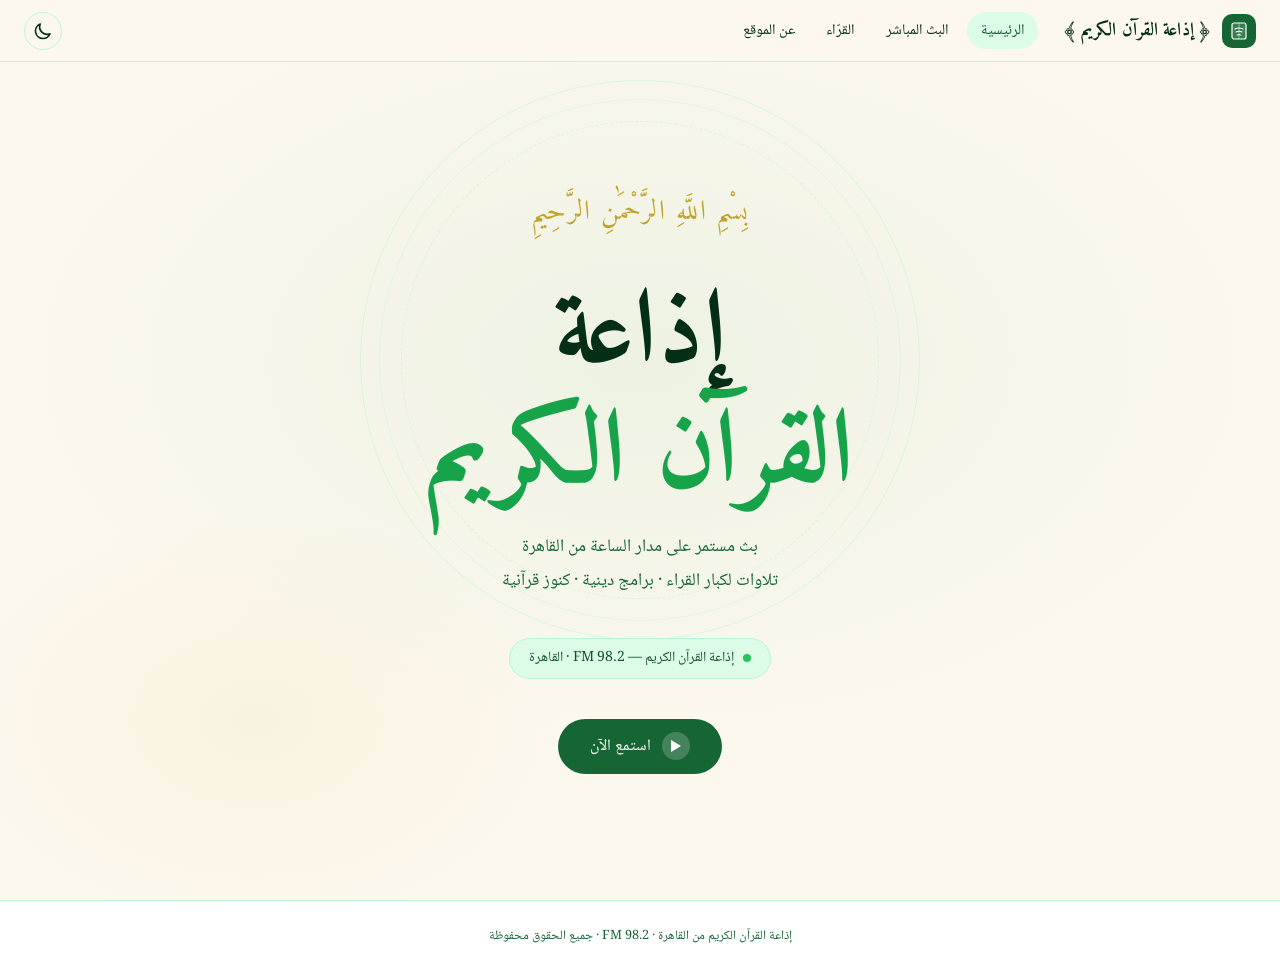
==== index.html @ 158d612f "Add files via upload" ====
<!DOCTYPE html>
<html lang="ar" dir="rtl">
<head>
<meta charset="UTF-8">
<meta name="viewport" content="width=device-width, initial-scale=1.0">
<title>إذاعة القرآن الكريم</title>
<link rel="preconnect" href="https://fonts.googleapis.com">
<link href="https://fonts.googleapis.com/css2?family=Amiri:ital,wght@0,400;0,700;1,400&family=Noto+Naskh+Arabic:wght@400;500;600;700&display=swap" rel="stylesheet">
<style>
  :root {
    --green-950: #052e16;
    --green-900: #14532d;
    --green-800: #166534;
    --green-700: #15803d;
    --green-600: #16a34a;
    --green-500: #22c55e;
    --green-400: #4ade80;
    --green-300: #86efac;
    --green-200: #bbf7d0;
    --green-100: #dcfce7;
    --green-50:  #f0fdf4;
    --gold: #b8960c;
    --gold-light: #d4a80e;
    --cream: #fdf8ee;
    --text-main: #052e16;
    --text-muted: #166534;
    --shadow-green: rgba(22,101,52,0.13);
    --card-bg: white;
    --nav-bg: rgba(253,248,238,0.92);
    --border-color: var(--green-200);
  }

  /* متغيرات الوضع الداكن (Dark Mode) */
  [data-theme="dark"] {
    --cream: #091a10;
    --text-main: #e2f5e9;
    --text-muted: #86efac;
    --card-bg: #112a1b;
    --nav-bg: rgba(9, 26, 16, 0.92);
    --border-color: #164e2b;
    --green-100: #164e2b;
    --green-900: #6ee7b7;
    --green-800: #22c55e;
    --green-700: #4ade80;
    --shadow-green: rgba(0,0,0,0.4);
    --gold: #fbbf24;
  }

  * { box-sizing: border-box; margin: 0; padding: 0; }

  html { scroll-behavior: smooth; }

  body {
    font-family: 'Noto Naskh Arabic', serif;
    background: var(--cream);
    color: var(--text-main);
    min-height: 100vh;
    overflow-x: hidden;
    transition: background 0.3s, color 0.3s;
  }

  /* NAV */
  nav {
    position: fixed;
    top: 0; left: 0; right: 0;
    z-index: 100;
    background: var(--nav-bg);
    backdrop-filter: blur(12px);
    border-bottom: 1px solid var(--border-color);
    padding: 0 1.5rem;
    height: 62px;
    display: flex;
    align-items: center;
    justify-content: space-between;
    transition: background 0.3s, border-color 0.3s;
  }

  .nav-right {
    display: flex;
    align-items: center;
    gap: 1.5rem;
  }

  .nav-logo {
    display: flex;
    align-items: center;
    gap: 0.6rem;
    font-family: 'Amiri', serif;
    font-size: 1.15rem;
    color: var(--text-main);
    font-weight: 700;
    letter-spacing: 0.01em;
    cursor: pointer;
    text-decoration: none;
    transition: opacity 0.2s;
  }
  .nav-logo:hover { opacity: 0.75; }
  
  .nav-logo-icon {
    width: 34px; height: 34px;
    background: #166534;
    border-radius: 10px;
    display: flex; align-items: center; justify-content: center;
    flex-shrink: 0;
  }
  .nav-logo-icon svg { display: block; }

  .nav-links {
    display: flex;
    gap: 0.25rem;
    list-style: none;
  }

  .nav-links a {
    color: var(--text-main);
    text-decoration: none;
    font-size: 0.92rem;
    padding: 0.4rem 0.85rem;
    border-radius: 20px;
    transition: all 0.2s;
  }

  .nav-links a:hover, .nav-links a.active {
    background: var(--green-100);
    color: var(--green-900);
  }

  /* زر الـ Dark Mode */
  .theme-toggle {
    background: none;
    border: 1px solid var(--border-color);
    border-radius: 50%;
    width: 38px;
    height: 38px;
    display: flex;
    align-items: center;
    justify-content: center;
    cursor: pointer;
    color: var(--text-main);
    transition: all 0.2s;
  }
  .theme-toggle:hover {
    background: var(--green-100);
  }

  /* PAGES */
  .page {
    display: none;
    min-height: 100vh;
    padding-top: 62px;
  }
  .page.active { display: block; }

  /* ===================== HOME ===================== */
  #home {
    display: none;
    flex-direction: column;
    align-items: center;
    justify-content: center;
    min-height: 100vh;
    text-align: center;
    position: relative;
    overflow: hidden;
    padding-top: 62px;
  }
  #home.active { display: flex; }

  .home-bg {
    position: absolute;
    inset: 0;
    background:
      radial-gradient(ellipse 70% 60% at 50% 40%, rgba(22,163,74,0.07) 0%, transparent 70%),
      radial-gradient(ellipse 40% 40% at 20% 80%, rgba(184,150,12,0.06) 0%, transparent 60%);
  }

  .geometric-border {
    position: absolute;
    top: 80px; left: 50%; transform: translateX(-50%);
    width: min(560px, 90vw);
    height: min(560px, 90vw);
    border: 1px solid var(--border-color);
    border-radius: 50%;
    opacity: 0.5;
    animation: spin 60s linear infinite;
  }
  .geometric-border::before {
    content: '';
    position: absolute;
    inset: 18px;
    border: 1px solid var(--border-color);
    border-radius: 50%;
    opacity: 0.7;
  }
  .geometric-border::after {
    content: '';
    position: absolute;
    inset: 40px;
    border: 1px dashed var(--border-color);
    border-radius: 50%;
  }

  @keyframes spin { to { transform: translateX(-50%) rotate(360deg); } }

  .home-content {
    position: relative;
    z-index: 2;
    padding: 2rem 1.5rem;
  }

  .bismillah {
    font-family: 'Amiri', serif;
    font-size: clamp(1.2rem, 3vw, 1.7rem);
    color: var(--gold);
    letter-spacing: 0.05em;
    margin-bottom: 2.5rem;
    opacity: 0.85;
  }

  .home-title {
    font-family: 'Amiri', serif;
    font-size: clamp(3rem, 9vw, 6.5rem);
    color: var(--text-main);
    line-height: 1.15;
    font-weight: 700;
    margin-bottom: 1rem;
  }

  [data-theme="dark"] .home-title span {
    color: #4ade80;
  }
  .home-title span {
    color: #16a34a;
    display: block;
  }

  .home-subtitle {
    font-size: clamp(0.95rem, 2vw, 1.1rem);
    color: var(--text-muted);
    margin-bottom: 2.5rem;
    max-width: 480px;
    margin-left: auto;
    margin-right: auto;
    line-height: 1.9;
  }

  .home-freq {
    display: inline-flex;
    align-items: center;
    gap: 0.6rem;
    background: var(--green-100);
    border: 1px solid var(--border-color);
    border-radius: 30px;
    padding: 0.45rem 1.2rem;
    font-size: 0.88rem;
    color: var(--green-900);
    margin-bottom: 2.5rem;
  }

  .freq-dot {
    width: 8px; height: 8px;
    background: #22c55e;
    border-radius: 50%;
    animation: pulse 2s ease-in-out infinite;
  }
  @keyframes pulse {
    0%, 100% { opacity: 1; transform: scale(1); }
    50% { opacity: 0.5; transform: scale(0.8); }
  }

  .btn-listen {
    display: inline-flex;
    align-items: center;
    gap: 0.7rem;
    background: #166534;
    color: white;
    border: none;
    border-radius: 50px;
    padding: 0.85rem 2rem;
    font-family: 'Noto Naskh Arabic', serif;
    font-size: 1rem;
    cursor: pointer;
    transition: all 0.25s;
    text-decoration: none;
  }

  .btn-listen:hover {
    background: #15803d;
    transform: translateY(-2px);
    box-shadow: 0 8px 24px var(--shadow-green);
  }

  .play-icon {
    width: 28px; height: 28px;
    background: rgba(255,255,255,0.2);
    border-radius: 50%;
    display: flex; align-items: center; justify-content: center;
  }

  /* ===================== LIVE ===================== */
  #live {
    display: none;
    flex-direction: column;
    align-items: center;
    justify-content: center;
    min-height: 100vh;
    padding-top: 62px;
    background: linear-gradient(180deg, var(--cream) 0%, var(--cream) 100%);
  }
  #live.active { display: flex; }

  .live-card {
    background: var(--card-bg);
    border: 1px solid var(--border-color);
    border-radius: 24px;
    padding: 2.5rem 2rem;
    max-width: 440px;
    width: 90%;
    text-align: center;
    box-shadow: 0 4px 40px var(--shadow-green);
    transition: background 0.3s, border-color 0.3s;
  }

  .live-badge {
    display: inline-flex;
    align-items: center;
    gap: 0.4rem;
    background: #fee2e2;
    color: #b91c1c;
    border-radius: 20px;
    padding: 0.3rem 0.9rem;
    font-size: 0.8rem;
    font-weight: 600;
    margin-bottom: 1.5rem;
  }
  [data-theme="dark"] .live-badge {
    background: #7f1d1d;
    color: #fca5a5;
  }

  .live-dot {
    width: 7px; height: 7px;
    background: #ef4444;
    border-radius: 50%;
    animation: pulse 1.2s ease-in-out infinite;
  }

  .live-title {
    font-family: 'Amiri', serif;
    font-size: 1.7rem;
    color: var(--text-main);
    margin-bottom: 0.5rem;
  }

  .live-sub {
    font-size: 0.9rem;
    color: var(--text-muted);
    margin-bottom: 2rem;
  }

  /* ===================== SHEIKH ===================== */
  #sheikh {
    display: none;
    padding-top: 62px;
  }
  #sheikh.active { display: block; }

  .sheikh-hero {
    background: linear-gradient(135deg, #14532d 0%, #15803d 100%);
    padding: 4rem 2rem 3rem;
    text-align: center;
    color: white;
    position: relative;
    overflow: hidden;
  }

  .sheikh-hero::before {
    content: '';
    position: absolute;
    inset: 0;
    background: url("data:image/svg+xml,%3Csvg width='60' height='60' viewBox='0 0 60 60' xmlns='http://www.w3.org/2000/svg'%3E%3Cg fill='none' fill-rule='evenodd'%3E%3Cg fill='%23ffffff' fill-opacity='0.03'%3E%3Cpath d='M36 34v-4h-2v4h-4v2h4v4h2v-4h4v-2h-4zm0-30V0h-2v4h-4v2h4v4h2V6h4V4h-4zM6 34v-4H4v4H0v2h4v4h2v-4h4v-2H6zM6 4V0H4v4H0v2h4v4h2V6h4V4H6z'/%3E%3C/g%3E%3C/g%3E%3C/svg%3E");
  }

  .sheikh-name {
    font-family: 'Amiri', serif;
    font-size: clamp(1.7rem, 5vw, 2.5rem);
    margin-bottom: 0.5rem;
  }

  .sheikh-laqab {
    font-size: 0.95rem;
    opacity: 0.75;
    margin-bottom: 0.5rem;
  }

  .sheikh-dates {
    font-size: 0.85rem;
    opacity: 0.6;
  }

  .sheikh-body {
    max-width: 720px;
    margin: 0 auto;
    padding: 2.5rem 1.5rem;
  }

  .news-banner {
    background: var(--green-100);
    border: 1px solid var(--border-color);
    border-right: 4px solid #16a34a;
    border-radius: 10px;
    padding: 1rem 1.25rem;
    margin-bottom: 2rem;
    display: flex;
    gap: 0.8rem;
    align-items: flex-start;
  }

  .news-icon {
    font-size: 1.3rem;
    line-height: 1;
    margin-top: 0.1rem;
  }

  .news-text strong {
    display: block;
    color: var(--green-900);
    font-size: 0.97rem;
    margin-bottom: 0.25rem;
  }

  .news-text p {
    color: var(--text-main);
    font-size: 0.87rem;
    line-height: 1.7;
  }

  /* ===================== ABOUT ===================== */
  #about {
    display: none;
    flex-direction: column;
    align-items: center;
    justify-content: center;
    min-height: 100vh;
    padding: 80px 1.5rem 3rem;
    text-align: center;
    background: linear-gradient(180deg, var(--cream) 0%, var(--cream) 100%);
  }
  #about.active { display: flex; }

  .about-card {
    background: var(--card-bg);
    border: 1px solid var(--border-color);
    border-radius: 20px;
    padding: 2.5rem 2rem;
    max-width: 560px;
    width: 100%;
    box-shadow: 0 4px 30px var(--shadow-green);
    transition: background 0.3s, border-color 0.3s;
  }

  .about-avatar {
    width: 70px; height: 70px;
    border-radius: 50%;
    background: linear-gradient(135deg, #bbf7d0, #4ade80);
    display: flex; align-items: center; justify-content: center;
    margin: 0 auto 1.2rem;
    font-family: 'Amiri', serif;
    font-size: 1.6rem;
    color: #052e16;
  }

  .about-name {
    font-family: 'Amiri', serif;
    font-size: 1.6rem;
    color: var(--text-main);
    margin-bottom: 0.3rem;
  }

  .about-role {
    font-size: 0.9rem;
    color: var(--text-muted);
    margin-bottom: 0.8rem;
  }

  .about-dua {
    font-size: 0.9rem;
    color: var(--text-main);
    line-height: 1.9;
    margin-bottom: 2rem;
    padding: 1rem;
    background: var(--green-100);
    border-radius: 10px;
    border: 1px solid var(--border-color);
  }

  .quran-verse {
    font-family: 'Amiri', serif;
    font-size: clamp(0.95rem, 2.5vw, 1.1rem);
    color: var(--text-main);
    line-height: 2.2;
    direction: rtl;
    text-align: right;
    background: var(--green-100);
    border: 1px solid var(--border-color);
    border-right: 3px solid var(--gold);
    border-radius: 10px;
    padding: 1.2rem 1.4rem;
    margin-top: 1.5rem;
  }

  .verse-ref {
    display: block;
    text-align: left;
    font-size: 0.78rem;
    color: var(--text-muted);
    margin-top: 0.6rem;
    font-family: 'Noto Naskh Arabic', serif;
  }

  footer {
    text-align: center;
    padding: 1.5rem;
    font-size: 0.8rem;
    color: var(--text-muted);
    border-top: 1px solid var(--border-color);
    background: var(--card-bg);
    transition: background 0.3s, border-color 0.3s;
  }

  .reciter-card {
    background: var(--card-bg);
    border: 1px solid var(--border-color);
    border-radius: 16px;
    padding: 1.25rem;
    cursor: pointer;
    transition: all 0.2s;
    position: relative;
    overflow: hidden;
  }
  .reciter-card:hover {
    border-color: var(--green-300);
    transform: translateY(-2px);
    box-shadow: 0 6px 20px var(--shadow-green);
  }
  .reciter-card.featured {
    border-color: #4ade80;
    background: linear-gradient(135deg, var(--card-bg) 80%, var(--green-100));
  }
  .reciter-header {
    display: flex;
    align-items: center;
    gap: 0.85rem;
    margin-bottom: 0.75rem;
  }
  .reciter-icon {
    width: 48px; height: 48px;
    border-radius: 50%;
    background: var(--green-100);
    display: flex; align-items: center; justify-content: center;
    font-family: 'Amiri', serif;
    font-size: 1.2rem;
    color: var(--green-900);
    flex-shrink: 0;
  }
  .reciter-card.featured .reciter-icon {
    background: #166534;
    color: white;
  }
  .reciter-name {
    font-family: 'Amiri', serif;
    font-size: 1.05rem;
    color: var(--text-main);
    margin-bottom: 0.15rem;
    line-height: 1.3;
  }
  .reciter-laqab {
    font-size: 0.78rem;
    color: var(--text-muted);
  }
  .reciter-bio {
    font-size: 0.86rem;
    color: var(--text-main);
    opacity: 0.9;
    line-height: 1.75;
    margin-bottom: 0.75rem;
  }
  .reciter-tags {
    display: flex;
    flex-wrap: wrap;
    gap: 0.4rem;
  }
  .rtag {
    background: var(--green-100);
    border: 1px solid var(--border-color);
    border-radius: 20px;
    padding: 0.2rem 0.65rem;
    font-size: 0.75rem;
    color: var(--green-900);
  }
  .featured-badge {
    position: absolute;
    top: 10px; left: 10px;
    background: #15803d;
    color: white;
    font-size: 0.7rem;
    padding: 0.2rem 0.55rem;
    border-radius: 20px;
  }
</style>
</head>
<body>

<nav>
  <div class="nav-right">
    <a class="nav-logo" href="#" onclick="showPage('live'); return false;">
      <div class="nav-logo-icon">
        <svg width="20" height="20" viewBox="0 0 20 20" fill="none" xmlns="http://www.w3.org/2000/svg">
          <rect x="3" y="2" width="14" height="16" rx="2" fill="rgba(255,255,255,0.15)" stroke="white" stroke-width="1.2"/>
          <line x1="10" y1="2" x2="10" y2="18" stroke="white" stroke-width="0.8" opacity="0.5"/>
          <path d="M6 8 Q10 6 14 8" stroke="white" stroke-width="1.2" fill="none" stroke-linecap="round"/>
          <path d="M7 11 Q10 9.5 13 11" stroke="white" stroke-width="1.1" fill="none" stroke-linecap="round"/>
          <path d="M8 14 Q10 13 12 14" stroke="white" stroke-width="1" fill="none" stroke-linecap="round"/>
        </svg>
      </div>
      ﴿ إذاعة القرآن الكريم ﴾
    </a>
    <ul class="nav-links">
      <li><a href="#" onclick="showPage('home')" class="active" id="nav-home">الرئيسية</a></li>
      <li><a href="#" onclick="showPage('live')" id="nav-live">البث المباشر</a></li>
      <li><a href="#" onclick="showPage('sheikh')" id="nav-sheikh">القرّاء</a></li>
      <li><a href="#" onclick="showPage('about')" id="nav-about">عن الموقع</a></li>
    </ul>
  </div>

  <button class="theme-toggle" onclick="toggleTheme()" title="تبديل المظهر">
    <svg id="themeIcon" width="20" height="20" fill="none" stroke="currentColor" stroke-width="2" viewBox="0 0 24 24">
      <path stroke-linecap="round" stroke-linejoin="round" d="M20.354 15.354A9 9 0 018.646 3.646 9.003 9.003 0 0012 21a9.003 9.003 0 008.354-5.646z"/>
    </svg>
  </button>
</nav>

<section id="home" class="page active">
  <div class="home-bg"></div>
  <div class="geometric-border"></div>
  <div class="home-content">
    <p class="bismillah">بِسْمِ اللَّهِ الرَّحْمَٰنِ الرَّحِيمِ</p>
    <h1 class="home-title">
      إذاعة
      <span>القرآن الكريم</span>
    </h1>
    <p class="home-subtitle">
      بث مستمر على مدار الساعة من القاهرة<br>
      تلاوات لكبار القراء · برامج دينية · كنوز قرآنية
    </p>
    <div class="home-freq">
      <span class="freq-dot"></span>
      إذاعة القرآن الكريم — FM 98.2 · القاهرة
    </div>
    <br>
    <button class="btn-listen" onclick="showPage('live')">
      <span class="play-icon">
        <svg width="12" height="14" viewBox="0 0 12 14" fill="white"><path d="M1 1l10 6-10 6z"/></svg>
      </span>
      استمع الآن
    </button>
  </div>
</section>

<section id="live" class="page">
  <div class="live-card">
    <div class="live-badge">
      <span class="live-dot"></span>
      بث مباشر
    </div>

    <h2 class="live-title">إذاعة القرآن الكريم</h2>
    <p class="live-sub">من القاهرة · FM 98.2 · الهيئة الوطنية للإعلام</p>

    <audio id="quranAudio" preload="none">
      <source src="https://stream.radiojar.com/8s5u5tpdtwzuv" type="audio/mpeg">
    </audio>

    <p style="font-size:0.82rem; color:var(--text-muted); margin-bottom:1.5rem; text-align:center;">
      البث الصوتي المباشر — إذاعة القرآن الكريم القاهرة FM 98.2
    </p>

    <button id="playBtn" class="btn-listen" onclick="togglePlayback()" style="display:inline-flex; justify-content:center; width:100%; border:none; box-sizing:border-box;">
      <span class="play-icon" id="btnIcon">
        <svg id="svgIcon" width="12" height="14" viewBox="0 0 12 14" fill="white">
          <path d="M1 1l10 6-10 6z"/>
        </svg>
      </span>
      <span id="btnText">فتح البث الصوتي المباشر</span>
    </button>
  </div>
</section>

<section id="sheikh" class="page">
  <div class="sheikh-hero" style="padding:3rem 2rem 2rem;">
    <h2 class="sheikh-name" style="font-size:clamp(1.6rem,5vw,2.4rem);">قرّاء إذاعة القرآن الكريم</h2>
    <p class="sheikh-laqab">أعلام التلاوة · الجيل الذهبي للإذاعة المصرية</p>
    <p class="sheikh-dates">إذاعة القرآن الكريم من القاهرة · منذ ١٩٦٤</p>
  </div>

  <div class="sheikh-body">
    <div class="news-banner">
      <span class="news-icon">📢</span>
      <div class="news-text">
        <strong>خبر عاجل · يونيو ٢٠٢٦</strong>
        <p>بدأت إذاعة القرآن الكريم بثَّ ختمة مرتلة نادرة للشيخ المنشاوي للمرة الأولى منذ تسجيلها في الستينيات — بعد ٦٠ عامًا من حفظها في الأرشيف.</p>
      </div>
    </div>

    <div id="reciters-grid" style="display:grid; grid-template-columns:repeat(auto-fill,minmax(280px,1fr)); gap:1rem; margin-bottom:2rem;"></div>
  </div>
</section>

<section id="about" class="page">
  <div class="about-card">
    <div class="about-avatar">ع</div>
    <h2 class="about-name">عبدالله محمد إبراهيم</h2>
    <p class="about-role">طالب بكلية الحاسبات والمعلومات — جامعة القاهرة</p>

    <p class="about-dua">
      أسأل الله العظيم أن يوفقني وإياكم في الدنيا والآخرة، وأن يرزقنا من واسع نعيمه ورحمته، وأن يتقبَّل منا صالح الأعمال.
    </p>

    <div class="quran-verse">
      فَإِذَا قَضَيْتُم مَّنَـٰسِكَكُمْ فَٱذْكُرُوا۟ ٱللَّهَ كَذِكْرِكُمْ ءَابَآءَكُمْ أَوْ أَشَدَّ ذِكْرًۭا ۗ فَمِنَ ٱلنَّاسِ مَن يَقُولُ رَبَّنَآ ءَاتِنَا فِى ٱلدُّنْيَا وَمَا لَهُۥ فِى ٱلْـَٔاخِرَةِ مِنْ خَلَـٰقٍۢ ﴿٢٠٠﴾ وَمِنْهُم مَّن يَقُولُ رَبَّنَآ ءَاتِنَا فِى ٱلدُّنْيَا حَسَنَةًۭ وَفِى ٱلْـَٔاخِرَةِ حَسَنَةًۭ وَقِنَا عَذَابَ ٱلنَّارِ ﴿٢٠١﴾
      <span class="verse-ref">سورة البقرة — الآيتان ٢٠٠–٢٠١</span>
    </div>
  </div>
</section>

<footer>
  إذاعة القرآن الكريم من القاهرة · FM 98.2 · جميع الحقوق محفوظة
</footer>

<script>
  function showPage(id) {
    document.querySelectorAll('.page').forEach(p => p.classList.remove('active'));
    document.querySelectorAll('.nav-links a').forEach(a => a.classList.remove('active'));
    document.getElementById(id).classList.add('active');
    document.getElementById('nav-' + id).classList.add('active');
  }

  // التبديل بين الوضع المظلم والمضيء
  function toggleTheme() {
    const body = document.body;
    const themeIcon = document.getElementById('themeIcon');
    const currentTheme = body.getAttribute('data-theme');
    
    if (currentTheme === 'dark') {
      body.removeAttribute('data-theme');
      // أيقونة القمر للوضع الفاتح
      themeIcon.innerHTML = '<path stroke-linecap="round" stroke-linejoin="round" d="M20.354 15.354A9 9 0 018.646 3.646 9.003 9.003 0 0012 21a9.003 9.003 0 008.354-5.646z"/>';
    } else {
      body.setAttribute('data-theme', 'dark');
      // أيقونة الشمس للوضع الداكن
      themeIcon.innerHTML = '<path stroke-linecap="round" stroke-linejoin="round" d="M12 3v1m0 16v1m9-9h-1M4 12H3m15.364-6.364l-.707.707M6.343 17.657l-.707.707m12.728 0l-.707-.707M6.343 6.343l-.707-.707M14 12a2 2 0 11-4 0 2 2 0 014 0z"/>';
    }
  }

  function togglePlayback() {
    const audio = document.getElementById('quranAudio');
    const btnText = document.getElementById('btnText');
    const svgIcon = document.getElementById('svgIcon');

    if (audio.paused) {
      audio.play();
      btnText.textContent = "إيقاف البث المؤقت";
      svgIcon.innerHTML = '<path d="M2 1h3v12H2zm5 0h3v12H7z"/>';
    } else {
      audio.pause();
      btnText.textContent = "فتح البث الصوتي المباشر";
      svgIcon.innerHTML = '<path d="M1 1l10 6-10 6z"/>';
    }
  }

  const reciters = [
    {
      name: 'الشيخ محمد صديق المنشاوي',
      laqab: 'الصوت الباكي',
      init: 'م',
      bio: 'وُلد بسوهاج ١٩٢٠، حفظ القرآن في الثامنة. تميَّز بصوت خاشع ذي مسحة حزن. سجَّل ختمتَين مرتلة ومجوَّدة. توفي ١٩٦٩ تاركًا أكثر من ١٥٠ تسجيلًا.',
      tags: ['مرتل', 'مجوَّد', 'ختمة ٢٠٢٦ الجديدة'],
      featured: true
    },
    {
      name: 'الشيخ محمد رفعت',
      laqab: 'أبو القرّاء',
      init: 'ر',
      bio: 'وُلد بالقاهرة ١٨٨٢، افتتح بثَّ الإذاعة المصرية عام ١٩٣٤. أول قارئ بالإذاعة. ترك ١٣٠٠ تلاوة لا تزال تُبثّ حتى اليوم.',
      tags: ['أول قارئ إذاعي', 'مجوَّد', 'تلاوات نادرة'],
      featured: false
    },
    {
      name: 'الشيخ عبدالباسط عبدالصمد',
      laqab: 'صوت السماء',
      init: 'ع',
      bio: 'وُلد بمصر العليا ١٩٢٧. اشتُهر بأسلوبه الفريد في التجويد والمقامات. سجَّل القرآن كاملًا عدة مرات. صوت يُعدّ من أجمل الأصوات القرآنية عالميًا.',
      tags: ['مجوَّد', 'مرتل', 'تسجيلات دولية'],
      featured: false
    },
    {
      name: 'الشيخ محمود خليل الحصري',
      laqab: 'شيخ عموم المقارئ',
      init: 'ح',
      bio: 'وُلد بكفر الشيخ ١٩١٧. شيخ عموم المقارئ المصرية. سجَّل القرآن بروايات متعددة وأسهم في توثيق علم التجويد.',
      tags: ['مجوَّد', 'مرتل', 'عدة روايات'],
      featured: false
    },
    {
      name: 'الشيخ مصطفى إسماعيل',
      laqab: 'أمير القرّاء',
      init: 'إ',
      bio: 'وُلد بالغربية ١٩٠٥. اشتُهر بسعة صدره الصوتي وتنوُّع مقاماته. يُعدّ أحد أعظم قرّاء مصر في القرن العشرين.',
      tags: ['مجوَّد', 'تسجيلات نادرة'],
      featured: false
    },
    {
      name: 'الشيخ محمود علي البنا',
      laqab: 'البلبل المصري',
      init: 'ب',
      bio: 'وُلد باليجيرة ١٩٢٦. تميَّز بعذوبة صوته وأداء المقامات. من أبرز وجوه الإذاعة المصرية لعقود.',
      tags: ['مجوَّد', 'تسجيلات إذاعية'],
      featured: false
    },
    {
      name: 'الشيخ محمد محمود الطبلاوي',
      laqab: 'شيخ القرّاء',
      init: 'ط',
      bio: 'وُلد بالقاهرة ١٩٣٨. من أبرز قرّاء الجيل المعاصر. يجمع بين عمق التجويد وجمال الأداء. قرأ في المسجد الحرام والأقصى.',
      tags: ['معاصر', 'مجوَّد', 'تسجيلات متعددة'],
      featured: false
    },
    {
      name: 'الشيخ علي محمود',
      laqab: 'شيخ المنشدين',
      init: 'ع',
      bio: 'رائد فن الإنشاد الديني في مصر. من أوائل القرّاء الذين سجَّلوا بالإذاعة المصرية. ترك إرثًا ثريًا من التواشيح والتلاوات.',
      tags: ['تلاوات', 'تواشيح', 'تراث'],
      featured: false
    },
    {
      name: 'الشيخ أبو العينين شعيشع',
      laqab: 'صوت الوجد',
      init: 'ش',
      bio: 'من أبرز قرّاء القرن العشرين. تميَّز بأسلوب أدائي عاطفي عميق. له تسجيلات إذاعية كثيرة لا تزال تُبثّ.',
      tags: ['مجوَّد', 'تسجيلات إذاعية'],
      featured: false
    },
    {
      name: 'الشيخ طه الفشني',
      laqab: 'العبقري الصوتي',
      init: 'ف',
      bio: 'اشتُهر بقدرته الفائقة على تطويع الصوت في المقامات المختلفة. من رواد التجويد الإذاعي في مصر.',
      tags: ['مجوَّد', 'مقامات'],
      featured: false
    },
    {
      name: 'الشيخ كامل يوسف البهتيمي',
      laqab: 'صاحب الأداء الفريد',
      init: 'ك',
      bio: 'من كبار قرّاء الإذاعة المصرية. اشتُهر بدقة أدائه وانضباط تجويده. شارك في تلاوات مشتركة مع المنشاوي.',
      tags: ['مجوَّد', 'تلاوات مشتركة'],
      featured: false
    },
    {
      name: 'الشيخ راغب مصطفى غلوش',
      laqab: 'المجوَّد الدقيق',
      init: 'غ',
      bio: 'متخصص في علم التجويد والقراءات. سجَّل القرآن بروايات متعددة. يُعدّ مرجعًا علميًا في ضبط أحكام التلاوة.',
      tags: ['مجوَّد', 'عدة روايات', 'علمي'],
      featured: false
    },
  ];

  const grid = document.getElementById('reciters-grid');
  reciters.forEach(r => {
    const card = document.createElement('div');
    card.className = 'reciter-card' + (r.featured ? ' featured' : '');
    card.innerHTML = `
      ${r.featured ? '<span class="featured-badge">⭐ مميز</span>' : ''}
      <div class="reciter-header">
        <div class="reciter-icon">${r.init}</div>
        <div>
          <div class="reciter-name">${r.name}</div>
          <div class="reciter-laqab">${r.laqab}</div>
        </div>
      </div>
      <p class="reciter-bio">${r.bio}</p>
      <div class="reciter-tags">${r.tags.map(t => `<span class="rtag">${t}</span>`).join('')}</div>
    `;
    grid.appendChild(card);
  });
</script>
</body>
</html>
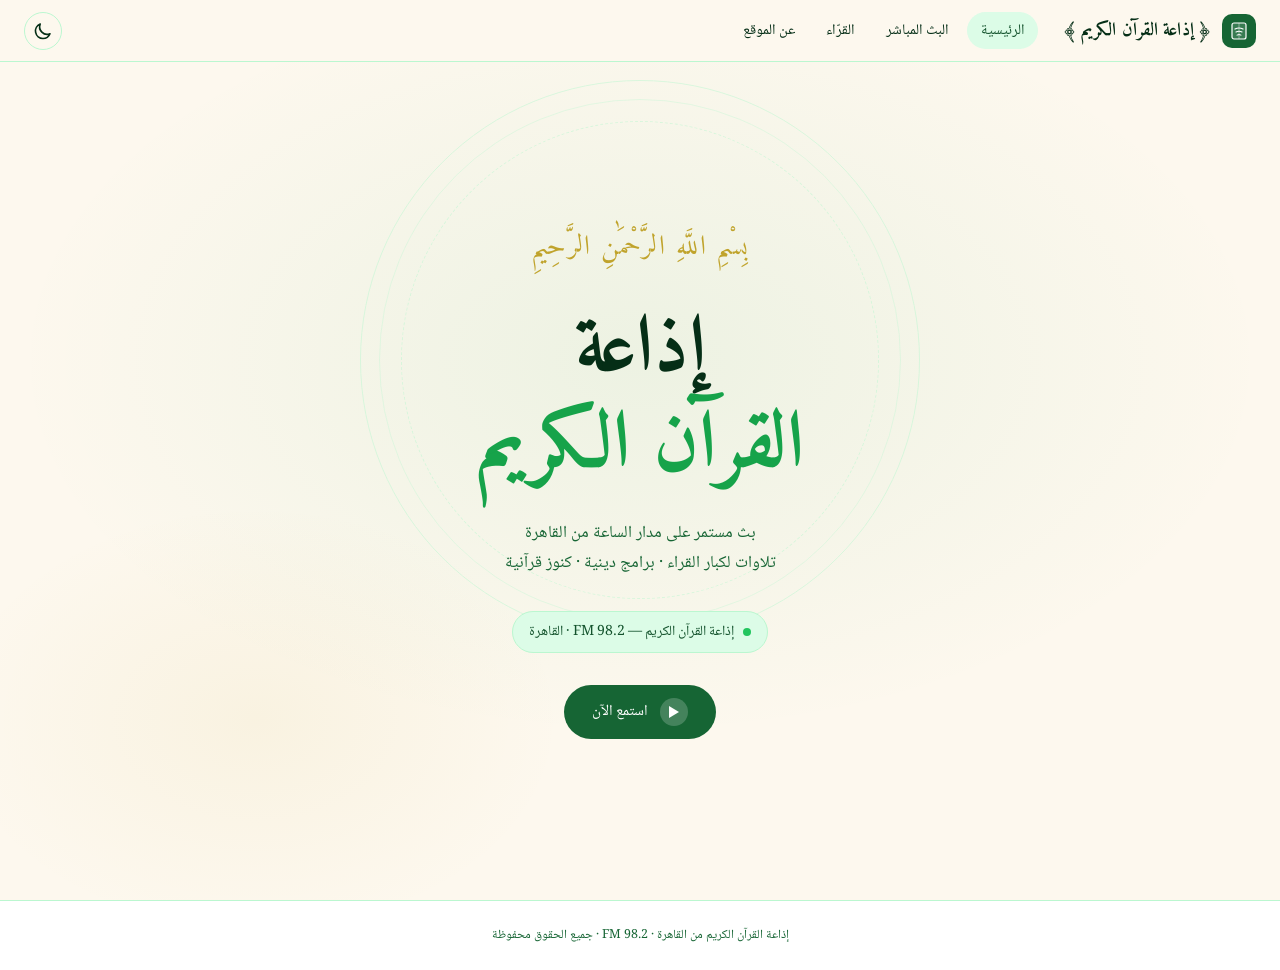
==== commit 844c7e59: "Add files via upload" ====
--- a/index.html
+++ b/index.html
@@ -79,6 +79,15 @@
     display: flex;
     align-items: center;
     gap: 1.5rem;
+    width: 100%;
+    justify-content: space-between;
+  }
+
+  @media (min-width: 769px) {
+    .nav-right {
+      justify-content: flex-start;
+      width: auto;
+    }
   }
 
   .nav-logo {
@@ -118,6 +127,7 @@
     padding: 0.4rem 0.85rem;
     border-radius: 20px;
     transition: all 0.2s;
+    white-space: nowrap;
   }
 
   .nav-links a:hover, .nav-links a.active {
@@ -125,7 +135,25 @@
     color: var(--green-900);
   }
 
-  /* زر الـ Dark Mode */
+  /* زر القائمة للموبايل (Menu Toggle) */
+  .menu-toggle {
+    display: none;
+    background: none;
+    border: none;
+    color: var(--text-main);
+    cursor: pointer;
+    font-size: 1.5rem;
+    align-items: center;
+    justify-content: center;
+  }
+
+  /* زر الـ Dark Mode وتنسيق الأزرار اليسارية */
+  .nav-left-controls {
+    display: flex;
+    align-items: center;
+    gap: 0.5rem;
+  }
+
   .theme-toggle {
     background: none;
     border: 1px solid var(--border-color);
@@ -141,6 +169,38 @@
   }
   .theme-toggle:hover {
     background: var(--green-100);
+  }
+
+  /* شاشات الموبايل والتابلت الصغيرة */
+  @media (max-width: 768px) {
+    .menu-toggle {
+      display: flex;
+    }
+
+    .nav-links {
+      display: none;
+      flex-direction: column;
+      position: absolute;
+      top: 62px;
+      left: 0;
+      right: 0;
+      background: var(--card-bg);
+      border-bottom: 1px solid var(--border-color);
+      padding: 1rem;
+      gap: 0.5rem;
+      box-shadow: 0 10px 15px -3px rgba(0, 0, 0, 0.05);
+    }
+
+    .nav-links.open {
+      display: flex;
+    }
+
+    .nav-links a {
+      display: block;
+      width: 100%;
+      padding: 0.75rem 1rem;
+      border-radius: 8px;
+    }
   }
 
   /* PAGES */
@@ -204,25 +264,27 @@
   .home-content {
     position: relative;
     z-index: 2;
-    padding: 2rem 1.5rem;
+    padding: 2rem 1rem;
+    width: 100%;
+    max-width: 600px;
   }
 
   .bismillah {
     font-family: 'Amiri', serif;
-    font-size: clamp(1.2rem, 3vw, 1.7rem);
+    font-size: clamp(1.1rem, 4vw, 1.7rem);
     color: var(--gold);
     letter-spacing: 0.05em;
-    margin-bottom: 2.5rem;
+    margin-bottom: 2rem;
     opacity: 0.85;
   }
 
   .home-title {
     font-family: 'Amiri', serif;
-    font-size: clamp(3rem, 9vw, 6.5rem);
-    color: var(--text-main);
-    line-height: 1.15;
+    font-size: clamp(2.2rem, 8vw, 5rem);
+    color: var(--text-main);
+    line-height: 1.2;
     font-weight: 700;
-    margin-bottom: 1rem;
+    margin-bottom: 1.5rem;
   }
 
   [data-theme="dark"] .home-title span {
@@ -234,13 +296,13 @@
   }
 
   .home-subtitle {
-    font-size: clamp(0.95rem, 2vw, 1.1rem);
+    font-size: clamp(0.85rem, 3.5vw, 1.05rem);
     color: var(--text-muted);
-    margin-bottom: 2.5rem;
+    margin-bottom: 2rem;
     max-width: 480px;
     margin-left: auto;
     margin-right: auto;
-    line-height: 1.9;
+    line-height: 1.8;
   }
 
   .home-freq {
@@ -250,10 +312,11 @@
     background: var(--green-100);
     border: 1px solid var(--border-color);
     border-radius: 30px;
-    padding: 0.45rem 1.2rem;
-    font-size: 0.88rem;
+    padding: 0.5rem 1rem;
+    font-size: clamp(0.75rem, 3vw, 0.88rem);
     color: var(--green-900);
-    margin-bottom: 2.5rem;
+    margin-bottom: 2rem;
+    max-width: 100%;
   }
 
   .freq-dot {
@@ -261,6 +324,7 @@
     background: #22c55e;
     border-radius: 50%;
     animation: pulse 2s ease-in-out infinite;
+    flex-shrink: 0;
   }
   @keyframes pulse {
     0%, 100% { opacity: 1; transform: scale(1); }
@@ -275,9 +339,9 @@
     color: white;
     border: none;
     border-radius: 50px;
-    padding: 0.85rem 2rem;
+    padding: 0.8rem 1.8rem;
     font-family: 'Noto Naskh Arabic', serif;
-    font-size: 1rem;
+    font-size: 0.95rem;
     cursor: pointer;
     transition: all 0.25s;
     text-decoration: none;
@@ -294,6 +358,7 @@
     background: rgba(255,255,255,0.2);
     border-radius: 50%;
     display: flex; align-items: center; justify-content: center;
+    flex-shrink: 0;
   }
 
   /* ===================== LIVE ===================== */
@@ -303,7 +368,7 @@
     align-items: center;
     justify-content: center;
     min-height: 100vh;
-    padding-top: 62px;
+    padding: 80px 1rem 2rem;
     background: linear-gradient(180deg, var(--cream) 0%, var(--cream) 100%);
   }
   #live.active { display: flex; }
@@ -312,9 +377,9 @@
     background: var(--card-bg);
     border: 1px solid var(--border-color);
     border-radius: 24px;
-    padding: 2.5rem 2rem;
+    padding: 2rem 1.5rem;
     max-width: 440px;
-    width: 90%;
+    width: 100%;
     text-align: center;
     box-shadow: 0 4px 40px var(--shadow-green);
     transition: background 0.3s, border-color 0.3s;
@@ -346,13 +411,13 @@
 
   .live-title {
     font-family: 'Amiri', serif;
-    font-size: 1.7rem;
+    font-size: 1.6rem;
     color: var(--text-main);
     margin-bottom: 0.5rem;
   }
 
   .live-sub {
-    font-size: 0.9rem;
+    font-size: 0.85rem;
     color: var(--text-muted);
     margin-bottom: 2rem;
   }
@@ -366,7 +431,7 @@
 
   .sheikh-hero {
     background: linear-gradient(135deg, #14532d 0%, #15803d 100%);
-    padding: 4rem 2rem 3rem;
+    padding: 3rem 1rem 2rem;
     text-align: center;
     color: white;
     position: relative;
@@ -382,25 +447,25 @@
 
   .sheikh-name {
     font-family: 'Amiri', serif;
-    font-size: clamp(1.7rem, 5vw, 2.5rem);
+    font-size: clamp(1.5rem, 5vw, 2.4rem);
     margin-bottom: 0.5rem;
   }
 
   .sheikh-laqab {
-    font-size: 0.95rem;
+    font-size: 0.9rem;
     opacity: 0.75;
     margin-bottom: 0.5rem;
   }
 
   .sheikh-dates {
-    font-size: 0.85rem;
+    font-size: 0.8rem;
     opacity: 0.6;
   }
 
   .sheikh-body {
-    max-width: 720px;
+    max-width: 1000px;
     margin: 0 auto;
-    padding: 2.5rem 1.5rem;
+    padding: 2rem 1rem;
   }
 
   .news-banner {
@@ -408,7 +473,7 @@
     border: 1px solid var(--border-color);
     border-right: 4px solid #16a34a;
     border-radius: 10px;
-    padding: 1rem 1.25rem;
+    padding: 1rem;
     margin-bottom: 2rem;
     display: flex;
     gap: 0.8rem;
@@ -424,13 +489,13 @@
   .news-text strong {
     display: block;
     color: var(--green-900);
-    font-size: 0.97rem;
+    font-size: 0.95rem;
     margin-bottom: 0.25rem;
   }
 
   .news-text p {
     color: var(--text-main);
-    font-size: 0.87rem;
+    font-size: 0.85rem;
     line-height: 1.7;
   }
 
@@ -441,7 +506,7 @@
     align-items: center;
     justify-content: center;
     min-height: 100vh;
-    padding: 80px 1.5rem 3rem;
+    padding: 80px 1rem 2rem;
     text-align: center;
     background: linear-gradient(180deg, var(--cream) 0%, var(--cream) 100%);
   }
@@ -451,7 +516,7 @@
     background: var(--card-bg);
     border: 1px solid var(--border-color);
     border-radius: 20px;
-    padding: 2.5rem 2rem;
+    padding: 2rem 1.25rem;
     max-width: 560px;
     width: 100%;
     box-shadow: 0 4px 30px var(--shadow-green);
@@ -471,22 +536,22 @@
 
   .about-name {
     font-family: 'Amiri', serif;
-    font-size: 1.6rem;
+    font-size: 1.5rem;
     color: var(--text-main);
     margin-bottom: 0.3rem;
   }
 
   .about-role {
-    font-size: 0.9rem;
+    font-size: 0.85rem;
     color: var(--text-muted);
     margin-bottom: 0.8rem;
   }
 
   .about-dua {
-    font-size: 0.9rem;
-    color: var(--text-main);
-    line-height: 1.9;
-    margin-bottom: 2rem;
+    font-size: 0.85rem;
+    color: var(--text-main);
+    line-height: 1.8;
+    margin-bottom: 1.5rem;
     padding: 1rem;
     background: var(--green-100);
     border-radius: 10px;
@@ -495,23 +560,23 @@
 
   .quran-verse {
     font-family: 'Amiri', serif;
-    font-size: clamp(0.95rem, 2.5vw, 1.1rem);
-    color: var(--text-main);
-    line-height: 2.2;
+    font-size: clamp(0.9rem, 3.5vw, 1.1rem);
+    color: var(--text-main);
+    line-height: 2.1;
     direction: rtl;
     text-align: right;
     background: var(--green-100);
     border: 1px solid var(--border-color);
     border-right: 3px solid var(--gold);
     border-radius: 10px;
-    padding: 1.2rem 1.4rem;
+    padding: 1rem;
     margin-top: 1.5rem;
   }
 
   .verse-ref {
     display: block;
     text-align: left;
-    font-size: 0.78rem;
+    font-size: 0.75rem;
     color: var(--text-muted);
     margin-top: 0.6rem;
     font-family: 'Noto Naskh Arabic', serif;
@@ -519,8 +584,8 @@
 
   footer {
     text-align: center;
-    padding: 1.5rem;
-    font-size: 0.8rem;
+    padding: 1.5rem 1rem;
+    font-size: 0.78rem;
     color: var(--text-muted);
     border-top: 1px solid var(--border-color);
     background: var(--card-bg);
@@ -578,10 +643,10 @@
     color: var(--text-muted);
   }
   .reciter-bio {
-    font-size: 0.86rem;
+    font-size: 0.84rem;
     color: var(--text-main);
     opacity: 0.9;
-    line-height: 1.75;
+    line-height: 1.7;
     margin-bottom: 0.75rem;
   }
   .reciter-tags {
@@ -594,7 +659,7 @@
     border: 1px solid var(--border-color);
     border-radius: 20px;
     padding: 0.2rem 0.65rem;
-    font-size: 0.75rem;
+    font-size: 0.72rem;
     color: var(--green-900);
   }
   .featured-badge {
@@ -602,7 +667,7 @@
     top: 10px; left: 10px;
     background: #15803d;
     color: white;
-    font-size: 0.7rem;
+    font-size: 0.65rem;
     padding: 0.2rem 0.55rem;
     border-radius: 20px;
   }
@@ -612,7 +677,10 @@
 
 <nav>
   <div class="nav-right">
-    <a class="nav-logo" href="#" onclick="showPage('live'); return false;">
+    <button class="menu-toggle" onclick="toggleMenu()" title="القائمة">
+      ☰
+    </button>
+    <a class="nav-logo" href="#" onclick="showPage('live'); closeMenu(); return false;">
       <div class="nav-logo-icon">
         <svg width="20" height="20" viewBox="0 0 20 20" fill="none" xmlns="http://www.w3.org/2000/svg">
           <rect x="3" y="2" width="14" height="16" rx="2" fill="rgba(255,255,255,0.15)" stroke="white" stroke-width="1.2"/>
@@ -624,19 +692,21 @@
       </div>
       ﴿ إذاعة القرآن الكريم ﴾
     </a>
-    <ul class="nav-links">
-      <li><a href="#" onclick="showPage('home')" class="active" id="nav-home">الرئيسية</a></li>
-      <li><a href="#" onclick="showPage('live')" id="nav-live">البث المباشر</a></li>
-      <li><a href="#" onclick="showPage('sheikh')" id="nav-sheikh">القرّاء</a></li>
-      <li><a href="#" onclick="showPage('about')" id="nav-about">عن الموقع</a></li>
+    <ul class="nav-links" id="navLinks">
+      <li><a href="#" onclick="showPage('home'); closeMenu();" class="active" id="nav-home">الرئيسية</a></li>
+      <li><a href="#" onclick="showPage('live'); closeMenu();" id="nav-live">البث المباشر</a></li>
+      <li><a href="#" onclick="showPage('sheikh'); closeMenu();" id="nav-sheikh">القرّاء</a></li>
+      <li><a href="#" onclick="showPage('about'); closeMenu();" id="nav-about">عن الموقع</a></li>
     </ul>
   </div>
 
-  <button class="theme-toggle" onclick="toggleTheme()" title="تبديل المظهر">
-    <svg id="themeIcon" width="20" height="20" fill="none" stroke="currentColor" stroke-width="2" viewBox="0 0 24 24">
-      <path stroke-linecap="round" stroke-linejoin="round" d="M20.354 15.354A9 9 0 018.646 3.646 9.003 9.003 0 0012 21a9.003 9.003 0 008.354-5.646z"/>
-    </svg>
-  </button>
+  <div class="nav-left-controls">
+    <button class="theme-toggle" onclick="toggleTheme()" title="تبديل المظهر">
+      <svg id="themeIcon" width="20" height="20" fill="none" stroke="currentColor" stroke-width="2" viewBox="0 0 24 24">
+        <path stroke-linecap="round" stroke-linejoin="round" d="M20.354 15.354A9 9 0 018.646 3.646 9.003 9.003 0 0012 21a9.003 9.003 0 008.354-5.646z"/>
+      </svg>
+    </button>
+  </div>
 </nav>
 
 <section id="home" class="page active">
@@ -696,8 +766,8 @@
 </section>
 
 <section id="sheikh" class="page">
-  <div class="sheikh-hero" style="padding:3rem 2rem 2rem;">
-    <h2 class="sheikh-name" style="font-size:clamp(1.6rem,5vw,2.4rem);">قرّاء إذاعة القرآن الكريم</h2>
+  <div class="sheikh-hero">
+    <h2 class="sheikh-name">قرّاء إذاعة القرآن الكريم</h2>
     <p class="sheikh-laqab">أعلام التلاوة · الجيل الذهبي للإذاعة المصرية</p>
     <p class="sheikh-dates">إذاعة القرآن الكريم من القاهرة · منذ ١٩٦٤</p>
   </div>
@@ -741,7 +811,21 @@
     document.querySelectorAll('.page').forEach(p => p.classList.remove('active'));
     document.querySelectorAll('.nav-links a').forEach(a => a.classList.remove('active'));
     document.getElementById(id).classList.add('active');
-    document.getElementById('nav-' + id).classList.add('active');
+    
+    // للتعامل مع العناصر اللي ممكن متكونش موجودة في الـ DOM مباشرة
+    const targetNavLink = document.getElementById('nav-' + id);
+    if(targetNavLink) targetNavLink.classList.add('active');
+  }
+
+  // دوال الـ Menu للموبايل
+  function toggleMenu() {
+    const navLinks = document.getElementById('navLinks');
+    navLinks.classList.toggle('open');
+  }
+
+  function closeMenu() {
+    const navLinks = document.getElementById('navLinks');
+    navLinks.classList.remove('open');
   }
 
   // التبديل بين الوضع المظلم والمضيء
@@ -752,11 +836,9 @@
     
     if (currentTheme === 'dark') {
       body.removeAttribute('data-theme');
-      // أيقونة القمر للوضع الفاتح
       themeIcon.innerHTML = '<path stroke-linecap="round" stroke-linejoin="round" d="M20.354 15.354A9 9 0 018.646 3.646 9.003 9.003 0 0012 21a9.003 9.003 0 008.354-5.646z"/>';
     } else {
       body.setAttribute('data-theme', 'dark');
-      // أيقونة الشمس للوضع الداكن
       themeIcon.innerHTML = '<path stroke-linecap="round" stroke-linejoin="round" d="M12 3v1m0 16v1m9-9h-1M4 12H3m15.364-6.364l-.707.707M6.343 17.657l-.707.707m12.728 0l-.707-.707M6.343 6.343l-.707-.707M14 12a2 2 0 11-4 0 2 2 0 014 0z"/>';
     }
   }
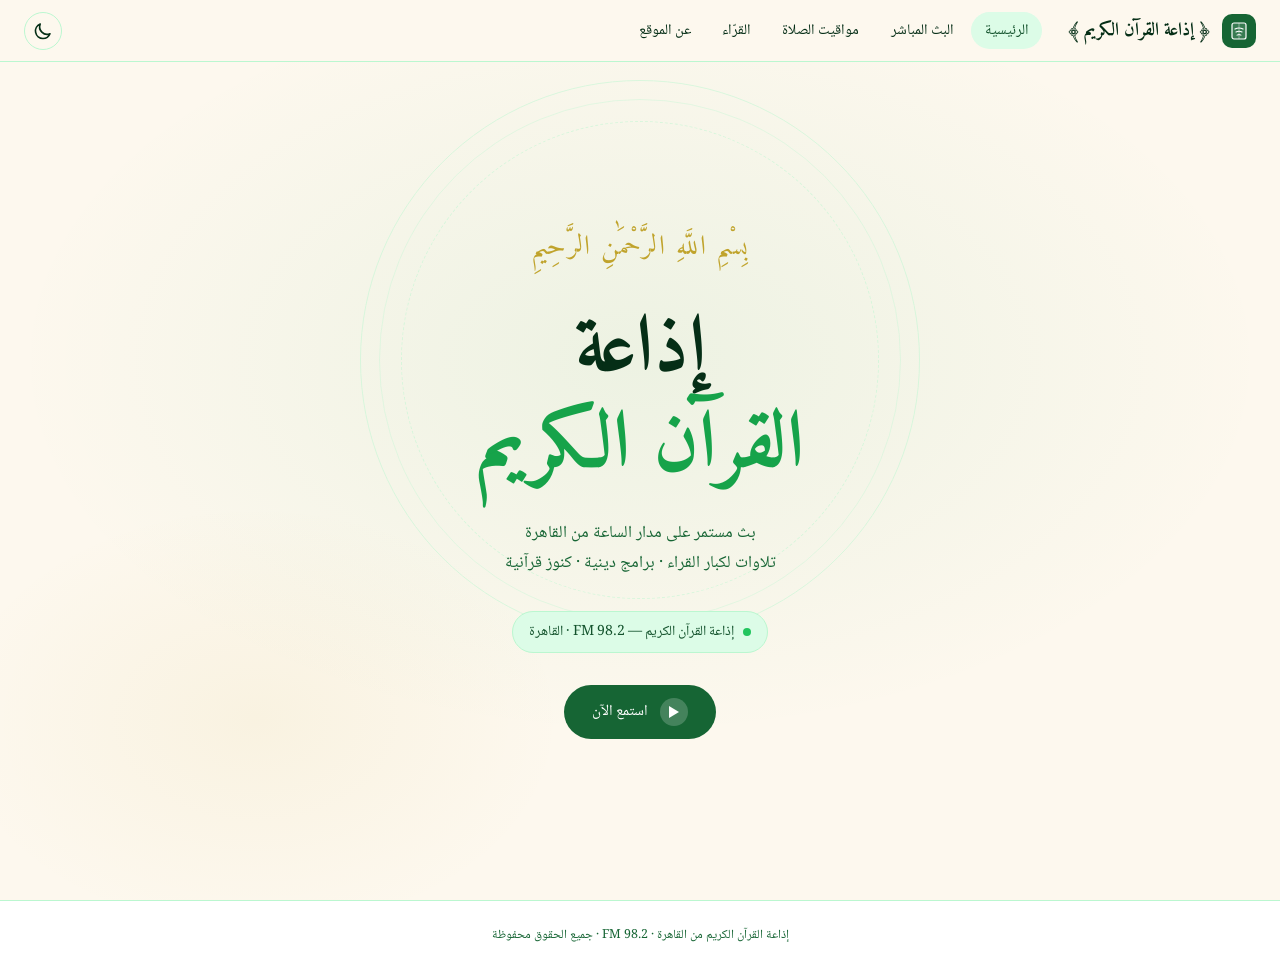
==== commit 3ae09ff4: "Add files via upload" ====
--- a/index.html
+++ b/index.html
@@ -30,7 +30,6 @@
     --border-color: var(--green-200);
   }
 
-  /* متغيرات الوضع الداكن (Dark Mode) */
   [data-theme="dark"] {
     --cream: #091a10;
     --text-main: #e2f5e9;
@@ -47,9 +46,7 @@
   }
 
   * { box-sizing: border-box; margin: 0; padding: 0; }
-
   html { scroll-behavior: smooth; }
-
   body {
     font-family: 'Noto Naskh Arabic', serif;
     background: var(--cream);
@@ -59,7 +56,7 @@
     transition: background 0.3s, color 0.3s;
   }
 
-  /* NAV */
+  /* ── NAV ── */
   nav {
     position: fixed;
     top: 0; left: 0; right: 0;
@@ -74,7 +71,6 @@
     justify-content: space-between;
     transition: background 0.3s, border-color 0.3s;
   }
-
   .nav-right {
     display: flex;
     align-items: center;
@@ -82,29 +78,20 @@
     width: 100%;
     justify-content: space-between;
   }
-
   @media (min-width: 769px) {
-    .nav-right {
-      justify-content: flex-start;
-      width: auto;
-    }
-  }
-
+    .nav-right { justify-content: flex-start; width: auto; }
+  }
   .nav-logo {
-    display: flex;
-    align-items: center;
-    gap: 0.6rem;
+    display: flex; align-items: center; gap: 0.6rem;
     font-family: 'Amiri', serif;
     font-size: 1.15rem;
     color: var(--text-main);
     font-weight: 700;
-    letter-spacing: 0.01em;
     cursor: pointer;
     text-decoration: none;
     transition: opacity 0.2s;
   }
   .nav-logo:hover { opacity: 0.75; }
-  
   .nav-logo-icon {
     width: 34px; height: 34px;
     background: #166534;
@@ -112,14 +99,9 @@
     display: flex; align-items: center; justify-content: center;
     flex-shrink: 0;
   }
-  .nav-logo-icon svg { display: block; }
-
   .nav-links {
-    display: flex;
-    gap: 0.25rem;
-    list-style: none;
-  }
-
+    display: flex; gap: 0.25rem; list-style: none;
+  }
   .nav-links a {
     color: var(--text-main);
     text-decoration: none;
@@ -129,558 +111,354 @@
     transition: all 0.2s;
     white-space: nowrap;
   }
-
   .nav-links a:hover, .nav-links a.active {
     background: var(--green-100);
     color: var(--green-900);
   }
-
-  /* زر القائمة للموبايل (Menu Toggle) */
   .menu-toggle {
     display: none;
-    background: none;
-    border: none;
+    background: none; border: none;
     color: var(--text-main);
     cursor: pointer;
     font-size: 1.5rem;
-    align-items: center;
-    justify-content: center;
-  }
-
-  /* زر الـ Dark Mode وتنسيق الأزرار اليسارية */
-  .nav-left-controls {
-    display: flex;
-    align-items: center;
-    gap: 0.5rem;
-  }
-
+    align-items: center; justify-content: center;
+  }
+  .nav-left-controls { display: flex; align-items: center; gap: 0.5rem; }
   .theme-toggle {
     background: none;
     border: 1px solid var(--border-color);
     border-radius: 50%;
-    width: 38px;
-    height: 38px;
-    display: flex;
-    align-items: center;
-    justify-content: center;
+    width: 38px; height: 38px;
+    display: flex; align-items: center; justify-content: center;
     cursor: pointer;
     color: var(--text-main);
     transition: all 0.2s;
   }
-  .theme-toggle:hover {
-    background: var(--green-100);
-  }
-
-  /* شاشات الموبايل والتابلت الصغيرة */
+  .theme-toggle:hover { background: var(--green-100); }
   @media (max-width: 768px) {
-    .menu-toggle {
-      display: flex;
-    }
-
+    .menu-toggle { display: flex; }
     .nav-links {
-      display: none;
-      flex-direction: column;
-      position: absolute;
-      top: 62px;
-      left: 0;
-      right: 0;
+      display: none; flex-direction: column;
+      position: absolute; top: 62px; left: 0; right: 0;
       background: var(--card-bg);
       border-bottom: 1px solid var(--border-color);
-      padding: 1rem;
-      gap: 0.5rem;
-      box-shadow: 0 10px 15px -3px rgba(0, 0, 0, 0.05);
+      padding: 1rem; gap: 0.5rem;
+      box-shadow: 0 10px 15px -3px rgba(0,0,0,0.05);
     }
-
-    .nav-links.open {
-      display: flex;
-    }
-
-    .nav-links a {
-      display: block;
-      width: 100%;
-      padding: 0.75rem 1rem;
-      border-radius: 8px;
-    }
-  }
-
-  /* PAGES */
-  .page {
-    display: none;
-    min-height: 100vh;
-    padding-top: 62px;
-  }
+    .nav-links.open { display: flex; }
+    .nav-links a { display: block; width: 100%; padding: 0.75rem 1rem; border-radius: 8px; }
+  }
+
+  /* ── PAGES ── */
+  .page { display: none; min-height: 100vh; padding-top: 62px; }
   .page.active { display: block; }
 
-  /* ===================== HOME ===================== */
+  /* ── HOME ── */
   #home {
-    display: none;
-    flex-direction: column;
-    align-items: center;
-    justify-content: center;
-    min-height: 100vh;
-    text-align: center;
-    position: relative;
-    overflow: hidden;
-    padding-top: 62px;
+    display: none; flex-direction: column;
+    align-items: center; justify-content: center;
+    min-height: 100vh; text-align: center;
+    position: relative; overflow: hidden; padding-top: 62px;
   }
   #home.active { display: flex; }
-
   .home-bg {
-    position: absolute;
-    inset: 0;
+    position: absolute; inset: 0;
     background:
       radial-gradient(ellipse 70% 60% at 50% 40%, rgba(22,163,74,0.07) 0%, transparent 70%),
       radial-gradient(ellipse 40% 40% at 20% 80%, rgba(184,150,12,0.06) 0%, transparent 60%);
   }
-
   .geometric-border {
     position: absolute;
     top: 80px; left: 50%; transform: translateX(-50%);
-    width: min(560px, 90vw);
-    height: min(560px, 90vw);
+    width: min(560px, 90vw); height: min(560px, 90vw);
     border: 1px solid var(--border-color);
-    border-radius: 50%;
-    opacity: 0.5;
+    border-radius: 50%; opacity: 0.5;
     animation: spin 60s linear infinite;
   }
   .geometric-border::before {
-    content: '';
-    position: absolute;
-    inset: 18px;
-    border: 1px solid var(--border-color);
-    border-radius: 50%;
-    opacity: 0.7;
+    content: ''; position: absolute; inset: 18px;
+    border: 1px solid var(--border-color); border-radius: 50%; opacity: 0.7;
   }
   .geometric-border::after {
-    content: '';
-    position: absolute;
-    inset: 40px;
-    border: 1px dashed var(--border-color);
-    border-radius: 50%;
-  }
-
+    content: ''; position: absolute; inset: 40px;
+    border: 1px dashed var(--border-color); border-radius: 50%;
+  }
   @keyframes spin { to { transform: translateX(-50%) rotate(360deg); } }
-
   .home-content {
-    position: relative;
-    z-index: 2;
-    padding: 2rem 1rem;
-    width: 100%;
-    max-width: 600px;
-  }
-
+    position: relative; z-index: 2;
+    padding: 2rem 1rem; width: 100%; max-width: 600px;
+  }
   .bismillah {
     font-family: 'Amiri', serif;
     font-size: clamp(1.1rem, 4vw, 1.7rem);
-    color: var(--gold);
-    letter-spacing: 0.05em;
-    margin-bottom: 2rem;
-    opacity: 0.85;
-  }
-
+    color: var(--gold); letter-spacing: 0.05em;
+    margin-bottom: 2rem; opacity: 0.85;
+  }
   .home-title {
     font-family: 'Amiri', serif;
     font-size: clamp(2.2rem, 8vw, 5rem);
-    color: var(--text-main);
-    line-height: 1.2;
-    font-weight: 700;
-    margin-bottom: 1.5rem;
-  }
-
-  [data-theme="dark"] .home-title span {
-    color: #4ade80;
-  }
-  .home-title span {
-    color: #16a34a;
-    display: block;
-  }
-
+    color: var(--text-main); line-height: 1.2;
+    font-weight: 700; margin-bottom: 1.5rem;
+  }
+  [data-theme="dark"] .home-title span { color: #4ade80; }
+  .home-title span { color: #16a34a; display: block; }
   .home-subtitle {
     font-size: clamp(0.85rem, 3.5vw, 1.05rem);
-    color: var(--text-muted);
-    margin-bottom: 2rem;
-    max-width: 480px;
-    margin-left: auto;
-    margin-right: auto;
-    line-height: 1.8;
-  }
-
+    color: var(--text-muted); margin-bottom: 2rem;
+    max-width: 480px; margin-left: auto; margin-right: auto; line-height: 1.8;
+  }
   .home-freq {
-    display: inline-flex;
-    align-items: center;
-    gap: 0.6rem;
-    background: var(--green-100);
-    border: 1px solid var(--border-color);
-    border-radius: 30px;
-    padding: 0.5rem 1rem;
+    display: inline-flex; align-items: center; gap: 0.6rem;
+    background: var(--green-100); border: 1px solid var(--border-color);
+    border-radius: 30px; padding: 0.5rem 1rem;
     font-size: clamp(0.75rem, 3vw, 0.88rem);
-    color: var(--green-900);
-    margin-bottom: 2rem;
-    max-width: 100%;
-  }
-
+    color: var(--green-900); margin-bottom: 2rem; max-width: 100%;
+  }
   .freq-dot {
-    width: 8px; height: 8px;
-    background: #22c55e;
-    border-radius: 50%;
-    animation: pulse 2s ease-in-out infinite;
-    flex-shrink: 0;
+    width: 8px; height: 8px; background: #22c55e;
+    border-radius: 50%; animation: pulse 2s ease-in-out infinite; flex-shrink: 0;
   }
   @keyframes pulse {
     0%, 100% { opacity: 1; transform: scale(1); }
     50% { opacity: 0.5; transform: scale(0.8); }
   }
-
   .btn-listen {
-    display: inline-flex;
-    align-items: center;
-    gap: 0.7rem;
-    background: #166534;
-    color: white;
-    border: none;
-    border-radius: 50px;
-    padding: 0.8rem 1.8rem;
-    font-family: 'Noto Naskh Arabic', serif;
-    font-size: 0.95rem;
-    cursor: pointer;
-    transition: all 0.25s;
-    text-decoration: none;
-  }
-
+    display: inline-flex; align-items: center; gap: 0.7rem;
+    background: #166534; color: white; border: none;
+    border-radius: 50px; padding: 0.8rem 1.8rem;
+    font-family: 'Noto Naskh Arabic', serif; font-size: 0.95rem;
+    cursor: pointer; transition: all 0.25s; text-decoration: none;
+  }
   .btn-listen:hover {
-    background: #15803d;
-    transform: translateY(-2px);
+    background: #15803d; transform: translateY(-2px);
     box-shadow: 0 8px 24px var(--shadow-green);
   }
-
   .play-icon {
     width: 28px; height: 28px;
-    background: rgba(255,255,255,0.2);
-    border-radius: 50%;
-    display: flex; align-items: center; justify-content: center;
-    flex-shrink: 0;
-  }
-
-  /* ===================== LIVE ===================== */
+    background: rgba(255,255,255,0.2); border-radius: 50%;
+    display: flex; align-items: center; justify-content: center; flex-shrink: 0;
+  }
+
+  /* ── LIVE ── */
   #live {
-    display: none;
-    flex-direction: column;
-    align-items: center;
-    justify-content: center;
-    min-height: 100vh;
-    padding: 80px 1rem 2rem;
-    background: linear-gradient(180deg, var(--cream) 0%, var(--cream) 100%);
+    display: none; flex-direction: column;
+    align-items: center; justify-content: center;
+    min-height: 100vh; padding: 80px 1rem 2rem;
   }
   #live.active { display: flex; }
-
   .live-card {
-    background: var(--card-bg);
-    border: 1px solid var(--border-color);
-    border-radius: 24px;
-    padding: 2rem 1.5rem;
-    max-width: 440px;
-    width: 100%;
-    text-align: center;
+    background: var(--card-bg); border: 1px solid var(--border-color);
+    border-radius: 24px; padding: 2rem 1.5rem;
+    max-width: 440px; width: 100%; text-align: center;
     box-shadow: 0 4px 40px var(--shadow-green);
     transition: background 0.3s, border-color 0.3s;
   }
-
   .live-badge {
-    display: inline-flex;
-    align-items: center;
-    gap: 0.4rem;
-    background: #fee2e2;
-    color: #b91c1c;
-    border-radius: 20px;
-    padding: 0.3rem 0.9rem;
-    font-size: 0.8rem;
-    font-weight: 600;
-    margin-bottom: 1.5rem;
-  }
-  [data-theme="dark"] .live-badge {
-    background: #7f1d1d;
-    color: #fca5a5;
-  }
-
+    display: inline-flex; align-items: center; gap: 0.4rem;
+    background: #fee2e2; color: #b91c1c;
+    border-radius: 20px; padding: 0.3rem 0.9rem;
+    font-size: 0.8rem; font-weight: 600; margin-bottom: 1.5rem;
+  }
+  [data-theme="dark"] .live-badge { background: #7f1d1d; color: #fca5a5; }
   .live-dot {
-    width: 7px; height: 7px;
-    background: #ef4444;
-    border-radius: 50%;
-    animation: pulse 1.2s ease-in-out infinite;
-  }
-
+    width: 7px; height: 7px; background: #ef4444;
+    border-radius: 50%; animation: pulse 1.2s ease-in-out infinite;
+  }
   .live-title {
-    font-family: 'Amiri', serif;
-    font-size: 1.6rem;
-    color: var(--text-main);
-    margin-bottom: 0.5rem;
-  }
-
-  .live-sub {
-    font-size: 0.85rem;
-    color: var(--text-muted);
-    margin-bottom: 2rem;
-  }
-
-  /* ===================== SHEIKH ===================== */
-  #sheikh {
-    display: none;
-    padding-top: 62px;
-  }
+    font-family: 'Amiri', serif; font-size: 1.6rem;
+    color: var(--text-main); margin-bottom: 0.5rem;
+  }
+  .live-sub { font-size: 0.85rem; color: var(--text-muted); margin-bottom: 2rem; }
+
+  /* ── SHEIKH ── */
+  #sheikh { display: none; padding-top: 62px; }
   #sheikh.active { display: block; }
-
   .sheikh-hero {
     background: linear-gradient(135deg, #14532d 0%, #15803d 100%);
-    padding: 3rem 1rem 2rem;
+    padding: 3rem 1rem 2rem; text-align: center; color: white;
+    position: relative; overflow: hidden;
+  }
+  .sheikh-hero::before {
+    content: ''; position: absolute; inset: 0;
+    background: url("data:image/svg+xml,%3Csvg width='60' height='60' viewBox='0 0 60 60' xmlns='http://www.w3.org/2000/svg'%3E%3Cg fill='none' fill-rule='evenodd'%3E%3Cg fill='%23ffffff' fill-opacity='0.03'%3E%3Cpath d='M36 34v-4h-2v4h-4v2h4v4h2v-4h4v-2h-4zm0-30V0h-2v4h-4v2h4v4h2V6h4V4h-4zM6 34v-4H4v4H0v2h4v4h2v-4h4v-2H6zM6 4V0H4v4H0v2h4v4h2V6h4V4H6z'/%3E%3C/g%3E%3C/g%3E%3C/svg%3E");
+  }
+  .sheikh-name { font-family: 'Amiri', serif; font-size: clamp(1.5rem, 5vw, 2.4rem); margin-bottom: 0.5rem; }
+  .sheikh-laqab { font-size: 0.9rem; opacity: 0.75; margin-bottom: 0.5rem; }
+  .sheikh-dates { font-size: 0.8rem; opacity: 0.6; }
+  .sheikh-body { max-width: 1000px; margin: 0 auto; padding: 2rem 1rem; }
+  .news-banner {
+    background: var(--green-100); border: 1px solid var(--border-color);
+    border-right: 4px solid #16a34a; border-radius: 10px;
+    padding: 1rem; margin-bottom: 2rem;
+    display: flex; gap: 0.8rem; align-items: flex-start;
+  }
+  .news-icon { font-size: 1.3rem; line-height: 1; margin-top: 0.1rem; }
+  .news-text strong { display: block; color: var(--green-900); font-size: 0.95rem; margin-bottom: 0.25rem; }
+  .news-text p { color: var(--text-main); font-size: 0.85rem; line-height: 1.7; }
+
+  /* ── PRAYER ── */
+  #prayer { display: none; padding-top: 62px; }
+  #prayer.active { display: block; }
+  .gov-select-wrap {
+    display: flex; align-items: center; justify-content: center;
+    gap: 0.75rem; flex-wrap: wrap; margin-bottom: 1.5rem;
+  }
+  .gov-select-wrap label { font-size: 0.92rem; color: var(--text-muted); white-space: nowrap; }
+  select#govSelect {
+    font-family: 'Noto Naskh Arabic', serif; font-size: 0.9rem;
+    background: var(--card-bg); color: var(--text-main);
+    border: 1px solid var(--border-color); border-radius: 30px;
+    padding: 0.45rem 1rem; cursor: pointer; outline: none;
+    transition: border-color 0.2s; max-width: 220px;
+  }
+  select#govSelect:focus { border-color: var(--green-500); }
+  .date-row {
+    text-align: center; font-family: 'Amiri', serif;
+    font-size: 0.95rem; color: var(--text-muted);
+    margin-bottom: 1.25rem; letter-spacing: 0.02em;
+  }
+  .prayers-grid {
+    display: grid;
+    grid-template-columns: repeat(auto-fill, minmax(140px, 1fr));
+    gap: 0.85rem; margin-bottom: 1.5rem;
+  }
+  .prayer-card {
+    background: var(--card-bg); border: 1px solid var(--border-color);
+    border-radius: 16px; padding: 1rem 0.75rem;
+    text-align: center; transition: all 0.25s; position: relative;
+  }
+  .prayer-card.next-prayer {
+    border: 2px solid var(--green-500);
+    box-shadow: 0 4px 20px var(--shadow-green);
+  }
+  .prayer-card.passed { opacity: 0.5; }
+  .prayer-icon { font-size: 1.6rem; margin-bottom: 0.4rem; display: block; }
+  .prayer-name { font-family: 'Amiri', serif; font-size: 1.05rem; color: var(--text-main); margin-bottom: 0.25rem; }
+  .prayer-time { font-size: 1.15rem; font-weight: 700; color: var(--green-700); letter-spacing: 0.05em; }
+  [data-theme="dark"] .prayer-time { color: var(--green-400); }
+  .next-badge {
+    position: absolute; top: -10px; right: 50%; transform: translateX(50%);
+    background: var(--green-600); color: white;
+    font-size: 0.65rem; padding: 0.18rem 0.6rem;
+    border-radius: 20px; white-space: nowrap;
+  }
+  .countdown-card {
+    background: var(--card-bg); border: 1px solid var(--border-color);
+    border-radius: 20px; padding: 1.5rem 1rem; text-align: center;
+    box-shadow: 0 4px 30px var(--shadow-green); margin-bottom: 1.5rem;
+    transition: background 0.3s, border-color 0.3s;
+  }
+  .countdown-label { font-size: 0.85rem; color: var(--text-muted); margin-bottom: 0.5rem; }
+  .countdown-prayer { font-family: 'Amiri', serif; font-size: 1.3rem; color: var(--text-main); margin-bottom: 0.75rem; }
+  .countdown-timer { display: flex; justify-content: center; gap: 0.6rem; align-items: flex-end; }
+  .time-block { display: flex; flex-direction: column; align-items: center; gap: 0.2rem; }
+  .time-num {
+    background: var(--green-100); border: 1px solid var(--border-color);
+    border-radius: 10px; padding: 0.4rem 0.7rem;
+    font-size: 1.6rem; font-weight: 700; color: var(--green-800);
+    min-width: 56px; font-family: monospace; letter-spacing: 0.05em;
     text-align: center;
-    color: white;
-    position: relative;
-    overflow: hidden;
-  }
-
-  .sheikh-hero::before {
-    content: '';
-    position: absolute;
-    inset: 0;
-    background: url("data:image/svg+xml,%3Csvg width='60' height='60' viewBox='0 0 60 60' xmlns='http://www.w3.org/2000/svg'%3E%3Cg fill='none' fill-rule='evenodd'%3E%3Cg fill='%23ffffff' fill-opacity='0.03'%3E%3Cpath d='M36 34v-4h-2v4h-4v2h4v4h2v-4h4v-2h-4zm0-30V0h-2v4h-4v2h4v4h2V6h4V4h-4zM6 34v-4H4v4H0v2h4v4h2v-4h4v-2H6zM6 4V0H4v4H0v2h4v4h2V6h4V4H6z'/%3E%3C/g%3E%3C/g%3E%3C/svg%3E");
-  }
-
-  .sheikh-name {
-    font-family: 'Amiri', serif;
-    font-size: clamp(1.5rem, 5vw, 2.4rem);
-    margin-bottom: 0.5rem;
-  }
-
-  .sheikh-laqab {
-    font-size: 0.9rem;
-    opacity: 0.75;
-    margin-bottom: 0.5rem;
-  }
-
-  .sheikh-dates {
-    font-size: 0.8rem;
-    opacity: 0.6;
-  }
-
-  .sheikh-body {
-    max-width: 1000px;
-    margin: 0 auto;
-    padding: 2rem 1rem;
-  }
-
-  .news-banner {
-    background: var(--green-100);
-    border: 1px solid var(--border-color);
-    border-right: 4px solid #16a34a;
-    border-radius: 10px;
-    padding: 1rem;
-    margin-bottom: 2rem;
-    display: flex;
-    gap: 0.8rem;
-    align-items: flex-start;
-  }
-
-  .news-icon {
-    font-size: 1.3rem;
-    line-height: 1;
-    margin-top: 0.1rem;
-  }
-
-  .news-text strong {
-    display: block;
-    color: var(--green-900);
-    font-size: 0.95rem;
-    margin-bottom: 0.25rem;
-  }
-
-  .news-text p {
-    color: var(--text-main);
-    font-size: 0.85rem;
-    line-height: 1.7;
-  }
-
-  /* ===================== ABOUT ===================== */
+  }
+  [data-theme="dark"] .time-num { color: var(--green-400); }
+  .time-label { font-size: 0.72rem; color: var(--text-muted); }
+  .sep { font-size: 1.6rem; font-weight: 700; color: var(--green-600); margin-bottom: 0.35rem; line-height: 1; }
+  .adhan-note {
+    background: var(--green-100); border: 1px solid var(--border-color);
+    border-right: 3px solid var(--gold); border-radius: 10px;
+    padding: 0.75rem 1rem; font-family: 'Amiri', serif;
+    font-size: 0.95rem; color: var(--text-main);
+    text-align: center; line-height: 1.9;
+  }
+  .loading-msg { text-align: center; color: var(--text-muted); font-size: 0.88rem; padding: 2rem 0; }
+
+  /* ── ABOUT ── */
   #about {
-    display: none;
-    flex-direction: column;
-    align-items: center;
-    justify-content: center;
-    min-height: 100vh;
-    padding: 80px 1rem 2rem;
+    display: none; flex-direction: column;
+    align-items: center; justify-content: center;
+    min-height: 100vh; padding: 80px 1rem 2rem;
     text-align: center;
-    background: linear-gradient(180deg, var(--cream) 0%, var(--cream) 100%);
   }
   #about.active { display: flex; }
-
   .about-card {
-    background: var(--card-bg);
-    border: 1px solid var(--border-color);
-    border-radius: 20px;
-    padding: 2rem 1.25rem;
-    max-width: 560px;
-    width: 100%;
+    background: var(--card-bg); border: 1px solid var(--border-color);
+    border-radius: 20px; padding: 2rem 1.25rem;
+    max-width: 560px; width: 100%;
     box-shadow: 0 4px 30px var(--shadow-green);
     transition: background 0.3s, border-color 0.3s;
   }
-
   .about-avatar {
-    width: 70px; height: 70px;
-    border-radius: 50%;
+    width: 70px; height: 70px; border-radius: 50%;
     background: linear-gradient(135deg, #bbf7d0, #4ade80);
     display: flex; align-items: center; justify-content: center;
     margin: 0 auto 1.2rem;
-    font-family: 'Amiri', serif;
-    font-size: 1.6rem;
-    color: #052e16;
-  }
-
-  .about-name {
-    font-family: 'Amiri', serif;
-    font-size: 1.5rem;
-    color: var(--text-main);
-    margin-bottom: 0.3rem;
-  }
-
-  .about-role {
-    font-size: 0.85rem;
-    color: var(--text-muted);
-    margin-bottom: 0.8rem;
-  }
-
+    font-family: 'Amiri', serif; font-size: 1.6rem; color: #052e16;
+  }
+  .about-name { font-family: 'Amiri', serif; font-size: 1.5rem; color: var(--text-main); margin-bottom: 0.3rem; }
+  .about-role { font-size: 0.85rem; color: var(--text-muted); margin-bottom: 0.8rem; }
   .about-dua {
-    font-size: 0.85rem;
-    color: var(--text-main);
-    line-height: 1.8;
-    margin-bottom: 1.5rem;
-    padding: 1rem;
-    background: var(--green-100);
-    border-radius: 10px;
-    border: 1px solid var(--border-color);
-  }
-
+    font-size: 0.85rem; color: var(--text-main); line-height: 1.8;
+    margin-bottom: 1.5rem; padding: 1rem;
+    background: var(--green-100); border-radius: 10px; border: 1px solid var(--border-color);
+  }
   .quran-verse {
-    font-family: 'Amiri', serif;
-    font-size: clamp(0.9rem, 3.5vw, 1.1rem);
-    color: var(--text-main);
-    line-height: 2.1;
-    direction: rtl;
-    text-align: right;
-    background: var(--green-100);
-    border: 1px solid var(--border-color);
-    border-right: 3px solid var(--gold);
-    border-radius: 10px;
-    padding: 1rem;
-    margin-top: 1.5rem;
-  }
-
-  .verse-ref {
-    display: block;
-    text-align: left;
-    font-size: 0.75rem;
-    color: var(--text-muted);
-    margin-top: 0.6rem;
-    font-family: 'Noto Naskh Arabic', serif;
+    font-family: 'Amiri', serif; font-size: clamp(0.9rem, 3.5vw, 1.1rem);
+    color: var(--text-main); line-height: 2.1; direction: rtl; text-align: right;
+    background: var(--green-100); border: 1px solid var(--border-color);
+    border-right: 3px solid var(--gold); border-radius: 10px; padding: 1rem; margin-top: 1.5rem;
+  }
+  .verse-ref { display: block; text-align: left; font-size: 0.75rem; color: var(--text-muted); margin-top: 0.6rem; font-family: 'Noto Naskh Arabic', serif; }
+
+  /* ── RECITER CARDS ── */
+  .reciter-card {
+    background: var(--card-bg); border: 1px solid var(--border-color);
+    border-radius: 16px; padding: 1.25rem; cursor: pointer;
+    transition: all 0.2s; position: relative; overflow: hidden;
+  }
+  .reciter-card:hover {
+    border-color: var(--green-300); transform: translateY(-2px);
+    box-shadow: 0 6px 20px var(--shadow-green);
+  }
+  .reciter-card.featured {
+    border-color: #4ade80;
+    background: linear-gradient(135deg, var(--card-bg) 80%, var(--green-100));
+  }
+  .reciter-header { display: flex; align-items: center; gap: 0.85rem; margin-bottom: 0.75rem; }
+  .reciter-icon {
+    width: 48px; height: 48px; border-radius: 50%;
+    background: var(--green-100); display: flex; align-items: center; justify-content: center;
+    font-family: 'Amiri', serif; font-size: 1.2rem; color: var(--green-900); flex-shrink: 0;
+  }
+  .reciter-card.featured .reciter-icon { background: #166534; color: white; }
+  .reciter-name { font-family: 'Amiri', serif; font-size: 1.05rem; color: var(--text-main); margin-bottom: 0.15rem; line-height: 1.3; }
+  .reciter-laqab { font-size: 0.78rem; color: var(--text-muted); }
+  .reciter-bio { font-size: 0.84rem; color: var(--text-main); opacity: 0.9; line-height: 1.7; margin-bottom: 0.75rem; }
+  .reciter-tags { display: flex; flex-wrap: wrap; gap: 0.4rem; }
+  .rtag {
+    background: var(--green-100); border: 1px solid var(--border-color);
+    border-radius: 20px; padding: 0.2rem 0.65rem;
+    font-size: 0.72rem; color: var(--green-900);
+  }
+  .featured-badge {
+    position: absolute; top: 10px; left: 10px;
+    background: #15803d; color: white;
+    font-size: 0.65rem; padding: 0.2rem 0.55rem; border-radius: 20px;
   }
 
   footer {
-    text-align: center;
-    padding: 1.5rem 1rem;
-    font-size: 0.78rem;
-    color: var(--text-muted);
+    text-align: center; padding: 1.5rem 1rem;
+    font-size: 0.78rem; color: var(--text-muted);
     border-top: 1px solid var(--border-color);
     background: var(--card-bg);
     transition: background 0.3s, border-color 0.3s;
   }
-
-  .reciter-card {
-    background: var(--card-bg);
-    border: 1px solid var(--border-color);
-    border-radius: 16px;
-    padding: 1.25rem;
-    cursor: pointer;
-    transition: all 0.2s;
-    position: relative;
-    overflow: hidden;
-  }
-  .reciter-card:hover {
-    border-color: var(--green-300);
-    transform: translateY(-2px);
-    box-shadow: 0 6px 20px var(--shadow-green);
-  }
-  .reciter-card.featured {
-    border-color: #4ade80;
-    background: linear-gradient(135deg, var(--card-bg) 80%, var(--green-100));
-  }
-  .reciter-header {
-    display: flex;
-    align-items: center;
-    gap: 0.85rem;
-    margin-bottom: 0.75rem;
-  }
-  .reciter-icon {
-    width: 48px; height: 48px;
-    border-radius: 50%;
-    background: var(--green-100);
-    display: flex; align-items: center; justify-content: center;
-    font-family: 'Amiri', serif;
-    font-size: 1.2rem;
-    color: var(--green-900);
-    flex-shrink: 0;
-  }
-  .reciter-card.featured .reciter-icon {
-    background: #166534;
-    color: white;
-  }
-  .reciter-name {
-    font-family: 'Amiri', serif;
-    font-size: 1.05rem;
-    color: var(--text-main);
-    margin-bottom: 0.15rem;
-    line-height: 1.3;
-  }
-  .reciter-laqab {
-    font-size: 0.78rem;
-    color: var(--text-muted);
-  }
-  .reciter-bio {
-    font-size: 0.84rem;
-    color: var(--text-main);
-    opacity: 0.9;
-    line-height: 1.7;
-    margin-bottom: 0.75rem;
-  }
-  .reciter-tags {
-    display: flex;
-    flex-wrap: wrap;
-    gap: 0.4rem;
-  }
-  .rtag {
-    background: var(--green-100);
-    border: 1px solid var(--border-color);
-    border-radius: 20px;
-    padding: 0.2rem 0.65rem;
-    font-size: 0.72rem;
-    color: var(--green-900);
-  }
-  .featured-badge {
-    position: absolute;
-    top: 10px; left: 10px;
-    background: #15803d;
-    color: white;
-    font-size: 0.65rem;
-    padding: 0.2rem 0.55rem;
-    border-radius: 20px;
-  }
 </style>
 </head>
 <body>
 
 <nav>
   <div class="nav-right">
-    <button class="menu-toggle" onclick="toggleMenu()" title="القائمة">
-      ☰
-    </button>
-    <a class="nav-logo" href="#" onclick="showPage('live'); closeMenu(); return false;">
+    <button class="menu-toggle" onclick="toggleMenu()" title="القائمة">☰</button>
+    <a class="nav-logo" href="#" onclick="showPage('home'); closeMenu(); return false;">
       <div class="nav-logo-icon">
         <svg width="20" height="20" viewBox="0 0 20 20" fill="none" xmlns="http://www.w3.org/2000/svg">
           <rect x="3" y="2" width="14" height="16" rx="2" fill="rgba(255,255,255,0.15)" stroke="white" stroke-width="1.2"/>
@@ -695,11 +473,11 @@
     <ul class="nav-links" id="navLinks">
       <li><a href="#" onclick="showPage('home'); closeMenu();" class="active" id="nav-home">الرئيسية</a></li>
       <li><a href="#" onclick="showPage('live'); closeMenu();" id="nav-live">البث المباشر</a></li>
+      <li><a href="#" onclick="showPage('prayer'); closeMenu();" id="nav-prayer">مواقيت الصلاة</a></li>
       <li><a href="#" onclick="showPage('sheikh'); closeMenu();" id="nav-sheikh">القرّاء</a></li>
       <li><a href="#" onclick="showPage('about'); closeMenu();" id="nav-about">عن الموقع</a></li>
     </ul>
   </div>
-
   <div class="nav-left-controls">
     <button class="theme-toggle" onclick="toggleTheme()" title="تبديل المظهر">
       <svg id="themeIcon" width="20" height="20" fill="none" stroke="currentColor" stroke-width="2" viewBox="0 0 24 24">
@@ -709,19 +487,14 @@
   </div>
 </nav>
 
+<!-- ══════════ HOME ══════════ -->
 <section id="home" class="page active">
   <div class="home-bg"></div>
   <div class="geometric-border"></div>
   <div class="home-content">
     <p class="bismillah">بِسْمِ اللَّهِ الرَّحْمَٰنِ الرَّحِيمِ</p>
-    <h1 class="home-title">
-      إذاعة
-      <span>القرآن الكريم</span>
-    </h1>
-    <p class="home-subtitle">
-      بث مستمر على مدار الساعة من القاهرة<br>
-      تلاوات لكبار القراء · برامج دينية · كنوز قرآنية
-    </p>
+    <h1 class="home-title">إذاعة<span>القرآن الكريم</span></h1>
+    <p class="home-subtitle">بث مستمر على مدار الساعة من القاهرة<br>تلاوات لكبار القراء · برامج دينية · كنوز قرآنية</p>
     <div class="home-freq">
       <span class="freq-dot"></span>
       إذاعة القرآن الكريم — FM 98.2 · القاهرة
@@ -736,25 +509,22 @@
   </div>
 </section>
 
+<!-- ══════════ LIVE ══════════ -->
 <section id="live" class="page">
   <div class="live-card">
     <div class="live-badge">
       <span class="live-dot"></span>
       بث مباشر
     </div>
-
     <h2 class="live-title">إذاعة القرآن الكريم</h2>
     <p class="live-sub">من القاهرة · FM 98.2 · الهيئة الوطنية للإعلام</p>
-
     <audio id="quranAudio" preload="none">
       <source src="https://stream.radiojar.com/8s5u5tpdtwzuv" type="audio/mpeg">
     </audio>
-
-    <p style="font-size:0.82rem; color:var(--text-muted); margin-bottom:1.5rem; text-align:center;">
+    <p style="font-size:0.82rem;color:var(--text-muted);margin-bottom:1.5rem;text-align:center;">
       البث الصوتي المباشر — إذاعة القرآن الكريم القاهرة FM 98.2
     </p>
-
-    <button id="playBtn" class="btn-listen" onclick="togglePlayback()" style="display:inline-flex; justify-content:center; width:100%; border:none; box-sizing:border-box;">
+    <button id="playBtn" class="btn-listen" onclick="togglePlayback()" style="display:inline-flex;justify-content:center;width:100%;border:none;box-sizing:border-box;">
       <span class="play-icon" id="btnIcon">
         <svg id="svgIcon" width="12" height="14" viewBox="0 0 12 14" fill="white">
           <path d="M1 1l10 6-10 6z"/>
@@ -765,13 +535,91 @@
   </div>
 </section>
 
+<!-- ══════════ PRAYER ══════════ -->
+<section id="prayer" class="page">
+  <div class="sheikh-hero">
+    <h2 class="sheikh-name">مواقيت الصلاة</h2>
+    <p class="sheikh-laqab">اختر محافظتك لعرض مواقيت اليوم</p>
+    <p class="sheikh-dates">يتجدد تلقائيًا · بتوقيت مصر</p>
+  </div>
+  <div class="sheikh-body" style="max-width:700px;">
+
+    <div class="gov-select-wrap">
+      <label for="govSelect">📍 المحافظة:</label>
+      <select id="govSelect" onchange="loadPrayers()">
+        <option value="Cairo">القاهرة</option>
+        <option value="Giza">الجيزة</option>
+        <option value="Alexandria">الإسكندرية</option>
+        <option value="Luxor">الأقصر</option>
+        <option value="Aswan">أسوان</option>
+        <option value="Assiut">أسيوط</option>
+        <option value="Sohag">سوهاج</option>
+        <option value="Qena">قنا</option>
+        <option value="Minya">المنيا</option>
+        <option value="Beni Suef">بني سويف</option>
+        <option value="Faiyum">الفيوم</option>
+        <option value="Port Said">بورسعيد</option>
+        <option value="Suez">السويس</option>
+        <option value="Ismailia">الإسماعيلية</option>
+        <option value="Damietta">دمياط</option>
+        <option value="Dakahlia">الدقهلية</option>
+        <option value="Sharqia">الشرقية</option>
+        <option value="Kafr El Sheikh">كفر الشيخ</option>
+        <option value="Gharbia">الغربية</option>
+        <option value="Monufia">المنوفية</option>
+        <option value="Qalyubia">القليوبية</option>
+        <option value="Beheira">البحيرة</option>
+        <option value="Matrouh">مطروح</option>
+        <option value="North Sinai">شمال سيناء</option>
+        <option value="South Sinai">جنوب سيناء</option>
+        <option value="Red Sea">البحر الأحمر</option>
+        <option value="New Valley">الوادي الجديد</option>
+      </select>
+    </div>
+
+    <div class="date-row" id="dateRow">جاري التحميل…</div>
+    <div id="loadingMsg" class="loading-msg">جاري جلب مواقيت الصلاة…</div>
+    <div id="prayerErrorMsg" class="news-banner" style="display:none;border-right-color:#ef4444;"></div>
+
+    <div id="prayerContent" style="display:none;">
+      <div class="countdown-card">
+        <p class="countdown-label">الوقت المتبقي على</p>
+        <p class="countdown-prayer" id="nextPrayerName">—</p>
+        <div class="countdown-timer">
+          <div class="time-block">
+            <div class="time-num" id="cdH">00</div>
+            <div class="time-label">ساعة</div>
+          </div>
+          <div class="sep">:</div>
+          <div class="time-block">
+            <div class="time-num" id="cdM">00</div>
+            <div class="time-label">دقيقة</div>
+          </div>
+          <div class="sep">:</div>
+          <div class="time-block">
+            <div class="time-num" id="cdS">00</div>
+            <div class="time-label">ثانية</div>
+          </div>
+        </div>
+      </div>
+
+      <div class="prayers-grid" id="prayersGrid"></div>
+
+      <div class="adhan-note">
+        اللَّهُمَّ رَبَّ هَذِهِ الدَّعْوَةِ التَّامَّةِ، وَالصَّلَاةِ الْقَائِمَةِ، آتِ مُحَمَّدًا الْوَسِيلَةَ وَالْفَضِيلَةَ
+      </div>
+    </div>
+
+  </div>
+</section>
+
+<!-- ══════════ SHEIKH ══════════ -->
 <section id="sheikh" class="page">
   <div class="sheikh-hero">
     <h2 class="sheikh-name">قرّاء إذاعة القرآن الكريم</h2>
     <p class="sheikh-laqab">أعلام التلاوة · الجيل الذهبي للإذاعة المصرية</p>
     <p class="sheikh-dates">إذاعة القرآن الكريم من القاهرة · منذ ١٩٦٤</p>
   </div>
-
   <div class="sheikh-body">
     <div class="news-banner">
       <span class="news-icon">📢</span>
@@ -780,21 +628,19 @@
         <p>بدأت إذاعة القرآن الكريم بثَّ ختمة مرتلة نادرة للشيخ المنشاوي للمرة الأولى منذ تسجيلها في الستينيات — بعد ٦٠ عامًا من حفظها في الأرشيف.</p>
       </div>
     </div>
-
-    <div id="reciters-grid" style="display:grid; grid-template-columns:repeat(auto-fill,minmax(280px,1fr)); gap:1rem; margin-bottom:2rem;"></div>
+    <div id="reciters-grid" style="display:grid;grid-template-columns:repeat(auto-fill,minmax(280px,1fr));gap:1rem;margin-bottom:2rem;"></div>
   </div>
 </section>
 
+<!-- ══════════ ABOUT ══════════ -->
 <section id="about" class="page">
   <div class="about-card">
     <div class="about-avatar">ع</div>
     <h2 class="about-name">عبدالله محمد إبراهيم</h2>
     <p class="about-role">طالب بكلية الحاسبات والمعلومات — جامعة القاهرة</p>
-
     <p class="about-dua">
       أسأل الله العظيم أن يوفقني وإياكم في الدنيا والآخرة، وأن يرزقنا من واسع نعيمه ورحمته، وأن يتقبَّل منا صالح الأعمال.
     </p>
-
     <div class="quran-verse">
       فَإِذَا قَضَيْتُم مَّنَـٰسِكَكُمْ فَٱذْكُرُوا۟ ٱللَّهَ كَذِكْرِكُمْ ءَابَآءَكُمْ أَوْ أَشَدَّ ذِكْرًۭا ۗ فَمِنَ ٱلنَّاسِ مَن يَقُولُ رَبَّنَآ ءَاتِنَا فِى ٱلدُّنْيَا وَمَا لَهُۥ فِى ٱلْـَٔاخِرَةِ مِنْ خَلَـٰقٍۢ ﴿٢٠٠﴾ وَمِنْهُم مَّن يَقُولُ رَبَّنَآ ءَاتِنَا فِى ٱلدُّنْيَا حَسَنَةًۭ وَفِى ٱلْـَٔاخِرَةِ حَسَنَةًۭ وَقِنَا عَذَابَ ٱلنَّارِ ﴿٢٠١﴾
       <span class="verse-ref">سورة البقرة — الآيتان ٢٠٠–٢٠١</span>
@@ -807,175 +653,184 @@
 </footer>
 
 <script>
-  function showPage(id) {
-    document.querySelectorAll('.page').forEach(p => p.classList.remove('active'));
-    document.querySelectorAll('.nav-links a').forEach(a => a.classList.remove('active'));
-    document.getElementById(id).classList.add('active');
-    
-    // للتعامل مع العناصر اللي ممكن متكونش موجودة في الـ DOM مباشرة
-    const targetNavLink = document.getElementById('nav-' + id);
-    if(targetNavLink) targetNavLink.classList.add('active');
-  }
-
-  // دوال الـ Menu للموبايل
-  function toggleMenu() {
-    const navLinks = document.getElementById('navLinks');
-    navLinks.classList.toggle('open');
-  }
-
-  function closeMenu() {
-    const navLinks = document.getElementById('navLinks');
-    navLinks.classList.remove('open');
-  }
-
-  // التبديل بين الوضع المظلم والمضيء
-  function toggleTheme() {
-    const body = document.body;
-    const themeIcon = document.getElementById('themeIcon');
-    const currentTheme = body.getAttribute('data-theme');
-    
-    if (currentTheme === 'dark') {
-      body.removeAttribute('data-theme');
-      themeIcon.innerHTML = '<path stroke-linecap="round" stroke-linejoin="round" d="M20.354 15.354A9 9 0 018.646 3.646 9.003 9.003 0 0012 21a9.003 9.003 0 008.354-5.646z"/>';
-    } else {
-      body.setAttribute('data-theme', 'dark');
-      themeIcon.innerHTML = '<path stroke-linecap="round" stroke-linejoin="round" d="M12 3v1m0 16v1m9-9h-1M4 12H3m15.364-6.364l-.707.707M6.343 17.657l-.707.707m12.728 0l-.707-.707M6.343 6.343l-.707-.707M14 12a2 2 0 11-4 0 2 2 0 014 0z"/>';
-    }
-  }
-
-  function togglePlayback() {
-    const audio = document.getElementById('quranAudio');
-    const btnText = document.getElementById('btnText');
-    const svgIcon = document.getElementById('svgIcon');
-
-    if (audio.paused) {
-      audio.play();
-      btnText.textContent = "إيقاف البث المؤقت";
-      svgIcon.innerHTML = '<path d="M2 1h3v12H2zm5 0h3v12H7z"/>';
-    } else {
-      audio.pause();
-      btnText.textContent = "فتح البث الصوتي المباشر";
-      svgIcon.innerHTML = '<path d="M1 1l10 6-10 6z"/>';
-    }
-  }
-
-  const reciters = [
-    {
-      name: 'الشيخ محمد صديق المنشاوي',
-      laqab: 'الصوت الباكي',
-      init: 'م',
-      bio: 'وُلد بسوهاج ١٩٢٠، حفظ القرآن في الثامنة. تميَّز بصوت خاشع ذي مسحة حزن. سجَّل ختمتَين مرتلة ومجوَّدة. توفي ١٩٦٩ تاركًا أكثر من ١٥٠ تسجيلًا.',
-      tags: ['مرتل', 'مجوَّد', 'ختمة ٢٠٢٦ الجديدة'],
-      featured: true
-    },
-    {
-      name: 'الشيخ محمد رفعت',
-      laqab: 'أبو القرّاء',
-      init: 'ر',
-      bio: 'وُلد بالقاهرة ١٨٨٢، افتتح بثَّ الإذاعة المصرية عام ١٩٣٤. أول قارئ بالإذاعة. ترك ١٣٠٠ تلاوة لا تزال تُبثّ حتى اليوم.',
-      tags: ['أول قارئ إذاعي', 'مجوَّد', 'تلاوات نادرة'],
-      featured: false
-    },
-    {
-      name: 'الشيخ عبدالباسط عبدالصمد',
-      laqab: 'صوت السماء',
-      init: 'ع',
-      bio: 'وُلد بمصر العليا ١٩٢٧. اشتُهر بأسلوبه الفريد في التجويد والمقامات. سجَّل القرآن كاملًا عدة مرات. صوت يُعدّ من أجمل الأصوات القرآنية عالميًا.',
-      tags: ['مجوَّد', 'مرتل', 'تسجيلات دولية'],
-      featured: false
-    },
-    {
-      name: 'الشيخ محمود خليل الحصري',
-      laqab: 'شيخ عموم المقارئ',
-      init: 'ح',
-      bio: 'وُلد بكفر الشيخ ١٩١٧. شيخ عموم المقارئ المصرية. سجَّل القرآن بروايات متعددة وأسهم في توثيق علم التجويد.',
-      tags: ['مجوَّد', 'مرتل', 'عدة روايات'],
-      featured: false
-    },
-    {
-      name: 'الشيخ مصطفى إسماعيل',
-      laqab: 'أمير القرّاء',
-      init: 'إ',
-      bio: 'وُلد بالغربية ١٩٠٥. اشتُهر بسعة صدره الصوتي وتنوُّع مقاماته. يُعدّ أحد أعظم قرّاء مصر في القرن العشرين.',
-      tags: ['مجوَّد', 'تسجيلات نادرة'],
-      featured: false
-    },
-    {
-      name: 'الشيخ محمود علي البنا',
-      laqab: 'البلبل المصري',
-      init: 'ب',
-      bio: 'وُلد باليجيرة ١٩٢٦. تميَّز بعذوبة صوته وأداء المقامات. من أبرز وجوه الإذاعة المصرية لعقود.',
-      tags: ['مجوَّد', 'تسجيلات إذاعية'],
-      featured: false
-    },
-    {
-      name: 'الشيخ محمد محمود الطبلاوي',
-      laqab: 'شيخ القرّاء',
-      init: 'ط',
-      bio: 'وُلد بالقاهرة ١٩٣٨. من أبرز قرّاء الجيل المعاصر. يجمع بين عمق التجويد وجمال الأداء. قرأ في المسجد الحرام والأقصى.',
-      tags: ['معاصر', 'مجوَّد', 'تسجيلات متعددة'],
-      featured: false
-    },
-    {
-      name: 'الشيخ علي محمود',
-      laqab: 'شيخ المنشدين',
-      init: 'ع',
-      bio: 'رائد فن الإنشاد الديني في مصر. من أوائل القرّاء الذين سجَّلوا بالإذاعة المصرية. ترك إرثًا ثريًا من التواشيح والتلاوات.',
-      tags: ['تلاوات', 'تواشيح', 'تراث'],
-      featured: false
-    },
-    {
-      name: 'الشيخ أبو العينين شعيشع',
-      laqab: 'صوت الوجد',
-      init: 'ش',
-      bio: 'من أبرز قرّاء القرن العشرين. تميَّز بأسلوب أدائي عاطفي عميق. له تسجيلات إذاعية كثيرة لا تزال تُبثّ.',
-      tags: ['مجوَّد', 'تسجيلات إذاعية'],
-      featured: false
-    },
-    {
-      name: 'الشيخ طه الفشني',
-      laqab: 'العبقري الصوتي',
-      init: 'ف',
-      bio: 'اشتُهر بقدرته الفائقة على تطويع الصوت في المقامات المختلفة. من رواد التجويد الإذاعي في مصر.',
-      tags: ['مجوَّد', 'مقامات'],
-      featured: false
-    },
-    {
-      name: 'الشيخ كامل يوسف البهتيمي',
-      laqab: 'صاحب الأداء الفريد',
-      init: 'ك',
-      bio: 'من كبار قرّاء الإذاعة المصرية. اشتُهر بدقة أدائه وانضباط تجويده. شارك في تلاوات مشتركة مع المنشاوي.',
-      tags: ['مجوَّد', 'تلاوات مشتركة'],
-      featured: false
-    },
-    {
-      name: 'الشيخ راغب مصطفى غلوش',
-      laqab: 'المجوَّد الدقيق',
-      init: 'غ',
-      bio: 'متخصص في علم التجويد والقراءات. سجَّل القرآن بروايات متعددة. يُعدّ مرجعًا علميًا في ضبط أحكام التلاوة.',
-      tags: ['مجوَّد', 'عدة روايات', 'علمي'],
-      featured: false
-    },
-  ];
-
-  const grid = document.getElementById('reciters-grid');
-  reciters.forEach(r => {
+/* ─── NAV & THEME ─── */
+function showPage(id) {
+  document.querySelectorAll('.page').forEach(p => p.classList.remove('active'));
+  document.querySelectorAll('.nav-links a').forEach(a => a.classList.remove('active'));
+  document.getElementById(id).classList.add('active');
+  const lnk = document.getElementById('nav-' + id);
+  if (lnk) lnk.classList.add('active');
+  if (id === 'prayer' && Object.keys(prayerTimes).length === 0) loadPrayers();
+}
+function toggleMenu() { document.getElementById('navLinks').classList.toggle('open'); }
+function closeMenu()  { document.getElementById('navLinks').classList.remove('open'); }
+function toggleTheme() {
+  const body = document.body;
+  const icon = document.getElementById('themeIcon');
+  if (body.getAttribute('data-theme') === 'dark') {
+    body.removeAttribute('data-theme');
+    icon.innerHTML = '<path stroke-linecap="round" stroke-linejoin="round" d="M20.354 15.354A9 9 0 018.646 3.646 9.003 9.003 0 0012 21a9.003 9.003 0 008.354-5.646z"/>';
+  } else {
+    body.setAttribute('data-theme', 'dark');
+    icon.innerHTML = '<path stroke-linecap="round" stroke-linejoin="round" d="M12 3v1m0 16v1m9-9h-1M4 12H3m15.364-6.364l-.707.707M6.343 17.657l-.707.707m12.728 0l-.707-.707M6.343 6.343l-.707-.707M14 12a2 2 0 11-4 0 2 2 0 014 0z"/>';
+  }
+}
+
+/* ─── AUDIO ─── */
+function togglePlayback() {
+  const audio   = document.getElementById('quranAudio');
+  const btnText = document.getElementById('btnText');
+  const svgIcon = document.getElementById('svgIcon');
+  if (audio.paused) {
+    audio.play();
+    btnText.textContent = 'إيقاف البث المؤقت';
+    svgIcon.innerHTML   = '<path d="M2 1h3v12H2zm5 0h3v12H7z"/>';
+  } else {
+    audio.pause();
+    btnText.textContent = 'فتح البث الصوتي المباشر';
+    svgIcon.innerHTML   = '<path d="M1 1l10 6-10 6z"/>';
+  }
+}
+
+/* ─── RECITERS ─── */
+const reciters = [
+  { name:'الشيخ محمد صديق المنشاوي', laqab:'الصوت الباكي', init:'م', bio:'وُلد بسوهاج ١٩٢٠، حفظ القرآن في الثامنة. تميَّز بصوت خاشع ذي مسحة حزن. سجَّل ختمتَين مرتلة ومجوَّدة. توفي ١٩٦٩ تاركًا أكثر من ١٥٠ تسجيلًا.', tags:['مرتل','مجوَّد','ختمة ٢٠٢٦ الجديدة'], featured:true },
+  { name:'الشيخ محمد رفعت', laqab:'أبو القرّاء', init:'ر', bio:'وُلد بالقاهرة ١٨٨٢، افتتح بثَّ الإذاعة المصرية عام ١٩٣٤. أول قارئ بالإذاعة. ترك ١٣٠٠ تلاوة لا تزال تُبثّ حتى اليوم.', tags:['أول قارئ إذاعي','مجوَّد','تلاوات نادرة'], featured:false },
+  { name:'الشيخ عبدالباسط عبدالصمد', laqab:'صوت السماء', init:'ع', bio:'وُلد بمصر العليا ١٩٢٧. اشتُهر بأسلوبه الفريد في التجويد والمقامات. سجَّل القرآن كاملًا عدة مرات. صوت يُعدّ من أجمل الأصوات القرآنية عالميًا.', tags:['مجوَّد','مرتل','تسجيلات دولية'], featured:false },
+  { name:'الشيخ محمود خليل الحصري', laqab:'شيخ عموم المقارئ', init:'ح', bio:'وُلد بكفر الشيخ ١٩١٧. شيخ عموم المقارئ المصرية. سجَّل القرآن بروايات متعددة وأسهم في توثيق علم التجويد.', tags:['مجوَّد','مرتل','عدة روايات'], featured:false },
+  { name:'الشيخ مصطفى إسماعيل', laqab:'أمير القرّاء', init:'إ', bio:'وُلد بالغربية ١٩٠٥. اشتُهر بسعة صدره الصوتي وتنوُّع مقاماته. يُعدّ أحد أعظم قرّاء مصر في القرن العشرين.', tags:['مجوَّد','تسجيلات نادرة'], featured:false },
+  { name:'الشيخ محمود علي البنا', laqab:'البلبل المصري', init:'ب', bio:'وُلد باليجيرة ١٩٢٦. تميَّز بعذوبة صوته وأداء المقامات. من أبرز وجوه الإذاعة المصرية لعقود.', tags:['مجوَّد','تسجيلات إذاعية'], featured:false },
+  { name:'الشيخ محمد محمود الطبلاوي', laqab:'شيخ القرّاء', init:'ط', bio:'وُلد بالقاهرة ١٩٣٨. من أبرز قرّاء الجيل المعاصر. يجمع بين عمق التجويد وجمال الأداء. قرأ في المسجد الحرام والأقصى.', tags:['معاصر','مجوَّد','تسجيلات متعددة'], featured:false },
+  { name:'الشيخ علي محمود', laqab:'شيخ المنشدين', init:'ع', bio:'رائد فن الإنشاد الديني في مصر. من أوائل القرّاء الذين سجَّلوا بالإذاعة المصرية. ترك إرثًا ثريًا من التواشيح والتلاوات.', tags:['تلاوات','تواشيح','تراث'], featured:false },
+  { name:'الشيخ أبو العينين شعيشع', laqab:'صوت الوجد', init:'ش', bio:'من أبرز قرّاء القرن العشرين. تميَّز بأسلوب أدائي عاطفي عميق. له تسجيلات إذاعية كثيرة لا تزال تُبثّ.', tags:['مجوَّد','تسجيلات إذاعية'], featured:false },
+  { name:'الشيخ طه الفشني', laqab:'العبقري الصوتي', init:'ف', bio:'اشتُهر بقدرته الفائقة على تطويع الصوت في المقامات المختلفة. من رواد التجويد الإذاعي في مصر.', tags:['مجوَّد','مقامات'], featured:false },
+  { name:'الشيخ كامل يوسف البهتيمي', laqab:'صاحب الأداء الفريد', init:'ك', bio:'من كبار قرّاء الإذاعة المصرية. اشتُهر بدقة أدائه وانضباط تجويده. شارك في تلاوات مشتركة مع المنشاوي.', tags:['مجوَّد','تلاوات مشتركة'], featured:false },
+  { name:'الشيخ راغب مصطفى غلوش', laqab:'المجوَّد الدقيق', init:'غ', bio:'متخصص في علم التجويد والقراءات. سجَّل القرآن بروايات متعددة. يُعدّ مرجعًا علميًا في ضبط أحكام التلاوة.', tags:['مجوَّد','عدة روايات','علمي'], featured:false },
+];
+const grid = document.getElementById('reciters-grid');
+reciters.forEach(r => {
+  const card = document.createElement('div');
+  card.className = 'reciter-card' + (r.featured ? ' featured' : '');
+  card.innerHTML = `
+    ${r.featured ? '<span class="featured-badge">⭐ مميز</span>' : ''}
+    <div class="reciter-header">
+      <div class="reciter-icon">${r.init}</div>
+      <div>
+        <div class="reciter-name">${r.name}</div>
+        <div class="reciter-laqab">${r.laqab}</div>
+      </div>
+    </div>
+    <p class="reciter-bio">${r.bio}</p>
+    <div class="reciter-tags">${r.tags.map(t=>`<span class="rtag">${t}</span>`).join('')}</div>
+  `;
+  grid.appendChild(card);
+});
+
+/* ─── PRAYER TIMES ─── */
+const prayersList = [
+  { key:'Fajr',    name:'الفجر',   icon:'🌙' },
+  { key:'Sunrise', name:'الشروق',  icon:'🌅' },
+  { key:'Dhuhr',   name:'الظهر',   icon:'☀️' },
+  { key:'Asr',     name:'العصر',   icon:'🌤️' },
+  { key:'Maghrib', name:'المغرب',  icon:'🌆' },
+  { key:'Isha',    name:'العشاء',  icon:'🌃' },
+];
+const govArabic = {
+  'Cairo':'القاهرة','Giza':'الجيزة','Alexandria':'الإسكندرية','Luxor':'الأقصر',
+  'Aswan':'أسوان','Assiut':'أسيوط','Sohag':'سوهاج','Qena':'قنا','Minya':'المنيا',
+  'Beni Suef':'بني سويف','Faiyum':'الفيوم','Port Said':'بورسعيد','Suez':'السويس',
+  'Ismailia':'الإسماعيلية','Damietta':'دمياط','Dakahlia':'الدقهلية','Sharqia':'الشرقية',
+  'Kafr El Sheikh':'كفر الشيخ','Gharbia':'الغربية','Monufia':'المنوفية','Qalyubia':'القليوبية',
+  'Beheira':'البحيرة','Matrouh':'مطروح','North Sinai':'شمال سيناء',
+  'South Sinai':'جنوب سيناء','Red Sea':'البحر الأحمر','New Valley':'الوادي الجديد'
+};
+let prayerTimes = {}, cdInterval = null;
+
+function padZ(n) { return String(n).padStart(2,'0'); }
+function toMins(t) { const [h,m]=t.split(':').map(Number); return h*60+m; }
+
+function getNextPrayer(obj) {
+  const now = new Date(), nm = now.getHours()*60+now.getMinutes();
+  const list = prayersList.filter(p=>p.key!=='Sunrise');
+  for (let p of list) {
+    const t = obj[p.key];
+    if (t && toMins(t) > nm) return { name:p.name, time:t, nextDay:false };
+  }
+  return { name:'الفجر (غدًا)', time:obj['Fajr'], nextDay:true };
+}
+
+function startCountdown(timeStr, nextDay) {
+  if (cdInterval) clearInterval(cdInterval);
+  function tick() {
+    const now = new Date();
+    const [h,m] = (timeStr||'00:00').split(':').map(Number);
+    const target = new Date(now); target.setHours(h,m,0,0);
+    if (nextDay || target <= now) target.setDate(target.getDate()+1);
+    let d = Math.max(0, Math.floor((target-now)/1000));
+    const hh=Math.floor(d/3600); d%=3600;
+    const mm=Math.floor(d/60), ss=d%60;
+    document.getElementById('cdH').textContent=padZ(hh);
+    document.getElementById('cdM').textContent=padZ(mm);
+    document.getElementById('cdS').textContent=padZ(ss);
+  }
+  tick();
+  cdInterval = setInterval(tick, 1000);
+}
+
+function renderPrayerCards(obj) {
+  const pg = document.getElementById('prayersGrid'); pg.innerHTML='';
+  const now = new Date(), nm = now.getHours()*60+now.getMinutes();
+  const next = getNextPrayer(obj);
+  prayersList.forEach(p => {
+    const t = obj[p.key]; if (!t) return;
+    const passed = toMins(t)<=nm && p.key!=='Sunrise';
+    const isNext = next.name===p.name;
     const card = document.createElement('div');
-    card.className = 'reciter-card' + (r.featured ? ' featured' : '');
-    card.innerHTML = `
-      ${r.featured ? '<span class="featured-badge">⭐ مميز</span>' : ''}
-      <div class="reciter-header">
-        <div class="reciter-icon">${r.init}</div>
-        <div>
-          <div class="reciter-name">${r.name}</div>
-          <div class="reciter-laqab">${r.laqab}</div>
-        </div>
-      </div>
-      <p class="reciter-bio">${r.bio}</p>
-      <div class="reciter-tags">${r.tags.map(t => `<span class="rtag">${t}</span>`).join('')}</div>
+    card.className='prayer-card'+(isNext?' next-prayer':'')+(passed&&!isNext?' passed':'');
+    card.innerHTML=`
+      ${isNext?'<span class="next-badge">التالية</span>':''}
+      <span class="prayer-icon">${p.icon}</span>
+      <div class="prayer-name">${p.name}</div>
+      <div class="prayer-time">${t}</div>
     `;
-    grid.appendChild(card);
+    pg.appendChild(card);
   });
+  document.getElementById('nextPrayerName').textContent=next.name;
+  startCountdown(next.time, next.nextDay);
+}
+
+function updateDateRow(city) {
+  const now = new Date();
+  const hijri   = new Intl.DateTimeFormat('ar-SA-u-ca-islamic',{day:'numeric',month:'long',year:'numeric'}).format(now);
+  const gregory = new Intl.DateTimeFormat('ar-EG',{weekday:'long',day:'numeric',month:'long',year:'numeric'}).format(now);
+  document.getElementById('dateRow').textContent=`${gregory} — ${hijri} | ${govArabic[city]||city}`;
+}
+
+async function loadPrayers() {
+  const city = document.getElementById('govSelect').value;
+  document.getElementById('loadingMsg').style.display='block';
+  document.getElementById('prayerContent').style.display='none';
+  document.getElementById('prayerErrorMsg').style.display='none';
+  updateDateRow(city);
+  const now=new Date(), ds=`${now.getDate()}-${now.getMonth()+1}-${now.getFullYear()}`;
+  try {
+    const res = await fetch(`https://api.aladhan.com/v1/timingsByCity/${ds}?city=${encodeURIComponent(city)}&country=Egypt&method=5`);
+    if(!res.ok) throw new Error('خطأ في الاتصال بالخادم');
+    const data = await res.json();
+    if(data.code!==200) throw new Error('تعذّر جلب المواقيت');
+    prayerTimes = data.data.timings;
+    document.getElementById('loadingMsg').style.display='none';
+    document.getElementById('prayerContent').style.display='block';
+    renderPrayerCards(prayerTimes);
+  } catch(e) {
+    document.getElementById('loadingMsg').style.display='none';
+    const err=document.getElementById('prayerErrorMsg');
+    err.innerHTML=`<span class="news-icon">⚠️</span><div class="news-text"><strong>تعذّر تحميل المواقيت</strong><p>${e.message} — تحقق من الاتصال وأعد المحاولة.</p></div>`;
+    err.style.display='flex';
+  }
+}
+
+setInterval(()=>{ if(Object.keys(prayerTimes).length) renderPrayerCards(prayerTimes); }, 60000);
 </script>
 </body>
-</html>+</html>
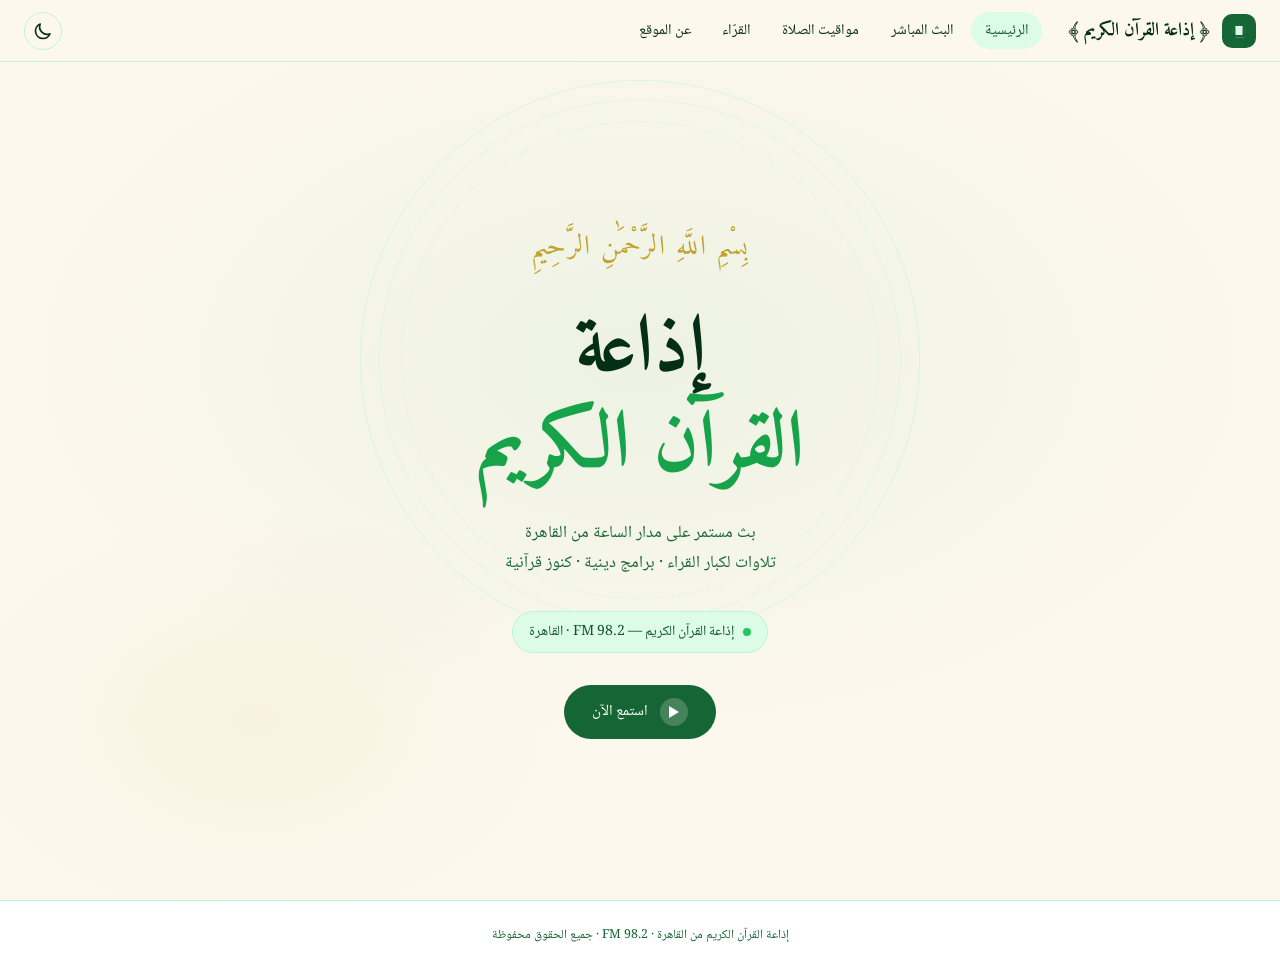
==== commit b3664093: "Add files via upload" ====
--- a/index.html
+++ b/index.html
@@ -6,452 +6,8 @@
 <title>إذاعة القرآن الكريم</title>
 <link rel="preconnect" href="https://fonts.googleapis.com">
 <link href="https://fonts.googleapis.com/css2?family=Amiri:ital,wght@0,400;0,700;1,400&family=Noto+Naskh+Arabic:wght@400;500;600;700&display=swap" rel="stylesheet">
-<style>
-  :root {
-    --green-950: #052e16;
-    --green-900: #14532d;
-    --green-800: #166534;
-    --green-700: #15803d;
-    --green-600: #16a34a;
-    --green-500: #22c55e;
-    --green-400: #4ade80;
-    --green-300: #86efac;
-    --green-200: #bbf7d0;
-    --green-100: #dcfce7;
-    --green-50:  #f0fdf4;
-    --gold: #b8960c;
-    --gold-light: #d4a80e;
-    --cream: #fdf8ee;
-    --text-main: #052e16;
-    --text-muted: #166534;
-    --shadow-green: rgba(22,101,52,0.13);
-    --card-bg: white;
-    --nav-bg: rgba(253,248,238,0.92);
-    --border-color: var(--green-200);
-  }
-
-  [data-theme="dark"] {
-    --cream: #091a10;
-    --text-main: #e2f5e9;
-    --text-muted: #86efac;
-    --card-bg: #112a1b;
-    --nav-bg: rgba(9, 26, 16, 0.92);
-    --border-color: #164e2b;
-    --green-100: #164e2b;
-    --green-900: #6ee7b7;
-    --green-800: #22c55e;
-    --green-700: #4ade80;
-    --shadow-green: rgba(0,0,0,0.4);
-    --gold: #fbbf24;
-  }
-
-  * { box-sizing: border-box; margin: 0; padding: 0; }
-  html { scroll-behavior: smooth; }
-  body {
-    font-family: 'Noto Naskh Arabic', serif;
-    background: var(--cream);
-    color: var(--text-main);
-    min-height: 100vh;
-    overflow-x: hidden;
-    transition: background 0.3s, color 0.3s;
-  }
-
-  /* ── NAV ── */
-  nav {
-    position: fixed;
-    top: 0; left: 0; right: 0;
-    z-index: 100;
-    background: var(--nav-bg);
-    backdrop-filter: blur(12px);
-    border-bottom: 1px solid var(--border-color);
-    padding: 0 1.5rem;
-    height: 62px;
-    display: flex;
-    align-items: center;
-    justify-content: space-between;
-    transition: background 0.3s, border-color 0.3s;
-  }
-  .nav-right {
-    display: flex;
-    align-items: center;
-    gap: 1.5rem;
-    width: 100%;
-    justify-content: space-between;
-  }
-  @media (min-width: 769px) {
-    .nav-right { justify-content: flex-start; width: auto; }
-  }
-  .nav-logo {
-    display: flex; align-items: center; gap: 0.6rem;
-    font-family: 'Amiri', serif;
-    font-size: 1.15rem;
-    color: var(--text-main);
-    font-weight: 700;
-    cursor: pointer;
-    text-decoration: none;
-    transition: opacity 0.2s;
-  }
-  .nav-logo:hover { opacity: 0.75; }
-  .nav-logo-icon {
-    width: 34px; height: 34px;
-    background: #166534;
-    border-radius: 10px;
-    display: flex; align-items: center; justify-content: center;
-    flex-shrink: 0;
-  }
-  .nav-links {
-    display: flex; gap: 0.25rem; list-style: none;
-  }
-  .nav-links a {
-    color: var(--text-main);
-    text-decoration: none;
-    font-size: 0.92rem;
-    padding: 0.4rem 0.85rem;
-    border-radius: 20px;
-    transition: all 0.2s;
-    white-space: nowrap;
-  }
-  .nav-links a:hover, .nav-links a.active {
-    background: var(--green-100);
-    color: var(--green-900);
-  }
-  .menu-toggle {
-    display: none;
-    background: none; border: none;
-    color: var(--text-main);
-    cursor: pointer;
-    font-size: 1.5rem;
-    align-items: center; justify-content: center;
-  }
-  .nav-left-controls { display: flex; align-items: center; gap: 0.5rem; }
-  .theme-toggle {
-    background: none;
-    border: 1px solid var(--border-color);
-    border-radius: 50%;
-    width: 38px; height: 38px;
-    display: flex; align-items: center; justify-content: center;
-    cursor: pointer;
-    color: var(--text-main);
-    transition: all 0.2s;
-  }
-  .theme-toggle:hover { background: var(--green-100); }
-  @media (max-width: 768px) {
-    .menu-toggle { display: flex; }
-    .nav-links {
-      display: none; flex-direction: column;
-      position: absolute; top: 62px; left: 0; right: 0;
-      background: var(--card-bg);
-      border-bottom: 1px solid var(--border-color);
-      padding: 1rem; gap: 0.5rem;
-      box-shadow: 0 10px 15px -3px rgba(0,0,0,0.05);
-    }
-    .nav-links.open { display: flex; }
-    .nav-links a { display: block; width: 100%; padding: 0.75rem 1rem; border-radius: 8px; }
-  }
-
-  /* ── PAGES ── */
-  .page { display: none; min-height: 100vh; padding-top: 62px; }
-  .page.active { display: block; }
-
-  /* ── HOME ── */
-  #home {
-    display: none; flex-direction: column;
-    align-items: center; justify-content: center;
-    min-height: 100vh; text-align: center;
-    position: relative; overflow: hidden; padding-top: 62px;
-  }
-  #home.active { display: flex; }
-  .home-bg {
-    position: absolute; inset: 0;
-    background:
-      radial-gradient(ellipse 70% 60% at 50% 40%, rgba(22,163,74,0.07) 0%, transparent 70%),
-      radial-gradient(ellipse 40% 40% at 20% 80%, rgba(184,150,12,0.06) 0%, transparent 60%);
-  }
-  .geometric-border {
-    position: absolute;
-    top: 80px; left: 50%; transform: translateX(-50%);
-    width: min(560px, 90vw); height: min(560px, 90vw);
-    border: 1px solid var(--border-color);
-    border-radius: 50%; opacity: 0.5;
-    animation: spin 60s linear infinite;
-  }
-  .geometric-border::before {
-    content: ''; position: absolute; inset: 18px;
-    border: 1px solid var(--border-color); border-radius: 50%; opacity: 0.7;
-  }
-  .geometric-border::after {
-    content: ''; position: absolute; inset: 40px;
-    border: 1px dashed var(--border-color); border-radius: 50%;
-  }
-  @keyframes spin { to { transform: translateX(-50%) rotate(360deg); } }
-  .home-content {
-    position: relative; z-index: 2;
-    padding: 2rem 1rem; width: 100%; max-width: 600px;
-  }
-  .bismillah {
-    font-family: 'Amiri', serif;
-    font-size: clamp(1.1rem, 4vw, 1.7rem);
-    color: var(--gold); letter-spacing: 0.05em;
-    margin-bottom: 2rem; opacity: 0.85;
-  }
-  .home-title {
-    font-family: 'Amiri', serif;
-    font-size: clamp(2.2rem, 8vw, 5rem);
-    color: var(--text-main); line-height: 1.2;
-    font-weight: 700; margin-bottom: 1.5rem;
-  }
-  [data-theme="dark"] .home-title span { color: #4ade80; }
-  .home-title span { color: #16a34a; display: block; }
-  .home-subtitle {
-    font-size: clamp(0.85rem, 3.5vw, 1.05rem);
-    color: var(--text-muted); margin-bottom: 2rem;
-    max-width: 480px; margin-left: auto; margin-right: auto; line-height: 1.8;
-  }
-  .home-freq {
-    display: inline-flex; align-items: center; gap: 0.6rem;
-    background: var(--green-100); border: 1px solid var(--border-color);
-    border-radius: 30px; padding: 0.5rem 1rem;
-    font-size: clamp(0.75rem, 3vw, 0.88rem);
-    color: var(--green-900); margin-bottom: 2rem; max-width: 100%;
-  }
-  .freq-dot {
-    width: 8px; height: 8px; background: #22c55e;
-    border-radius: 50%; animation: pulse 2s ease-in-out infinite; flex-shrink: 0;
-  }
-  @keyframes pulse {
-    0%, 100% { opacity: 1; transform: scale(1); }
-    50% { opacity: 0.5; transform: scale(0.8); }
-  }
-  .btn-listen {
-    display: inline-flex; align-items: center; gap: 0.7rem;
-    background: #166534; color: white; border: none;
-    border-radius: 50px; padding: 0.8rem 1.8rem;
-    font-family: 'Noto Naskh Arabic', serif; font-size: 0.95rem;
-    cursor: pointer; transition: all 0.25s; text-decoration: none;
-  }
-  .btn-listen:hover {
-    background: #15803d; transform: translateY(-2px);
-    box-shadow: 0 8px 24px var(--shadow-green);
-  }
-  .play-icon {
-    width: 28px; height: 28px;
-    background: rgba(255,255,255,0.2); border-radius: 50%;
-    display: flex; align-items: center; justify-content: center; flex-shrink: 0;
-  }
-
-  /* ── LIVE ── */
-  #live {
-    display: none; flex-direction: column;
-    align-items: center; justify-content: center;
-    min-height: 100vh; padding: 80px 1rem 2rem;
-  }
-  #live.active { display: flex; }
-  .live-card {
-    background: var(--card-bg); border: 1px solid var(--border-color);
-    border-radius: 24px; padding: 2rem 1.5rem;
-    max-width: 440px; width: 100%; text-align: center;
-    box-shadow: 0 4px 40px var(--shadow-green);
-    transition: background 0.3s, border-color 0.3s;
-  }
-  .live-badge {
-    display: inline-flex; align-items: center; gap: 0.4rem;
-    background: #fee2e2; color: #b91c1c;
-    border-radius: 20px; padding: 0.3rem 0.9rem;
-    font-size: 0.8rem; font-weight: 600; margin-bottom: 1.5rem;
-  }
-  [data-theme="dark"] .live-badge { background: #7f1d1d; color: #fca5a5; }
-  .live-dot {
-    width: 7px; height: 7px; background: #ef4444;
-    border-radius: 50%; animation: pulse 1.2s ease-in-out infinite;
-  }
-  .live-title {
-    font-family: 'Amiri', serif; font-size: 1.6rem;
-    color: var(--text-main); margin-bottom: 0.5rem;
-  }
-  .live-sub { font-size: 0.85rem; color: var(--text-muted); margin-bottom: 2rem; }
-
-  /* ── SHEIKH ── */
-  #sheikh { display: none; padding-top: 62px; }
-  #sheikh.active { display: block; }
-  .sheikh-hero {
-    background: linear-gradient(135deg, #14532d 0%, #15803d 100%);
-    padding: 3rem 1rem 2rem; text-align: center; color: white;
-    position: relative; overflow: hidden;
-  }
-  .sheikh-hero::before {
-    content: ''; position: absolute; inset: 0;
-    background: url("data:image/svg+xml,%3Csvg width='60' height='60' viewBox='0 0 60 60' xmlns='http://www.w3.org/2000/svg'%3E%3Cg fill='none' fill-rule='evenodd'%3E%3Cg fill='%23ffffff' fill-opacity='0.03'%3E%3Cpath d='M36 34v-4h-2v4h-4v2h4v4h2v-4h4v-2h-4zm0-30V0h-2v4h-4v2h4v4h2V6h4V4h-4zM6 34v-4H4v4H0v2h4v4h2v-4h4v-2H6zM6 4V0H4v4H0v2h4v4h2V6h4V4H6z'/%3E%3C/g%3E%3C/g%3E%3C/svg%3E");
-  }
-  .sheikh-name { font-family: 'Amiri', serif; font-size: clamp(1.5rem, 5vw, 2.4rem); margin-bottom: 0.5rem; }
-  .sheikh-laqab { font-size: 0.9rem; opacity: 0.75; margin-bottom: 0.5rem; }
-  .sheikh-dates { font-size: 0.8rem; opacity: 0.6; }
-  .sheikh-body { max-width: 1000px; margin: 0 auto; padding: 2rem 1rem; }
-  .news-banner {
-    background: var(--green-100); border: 1px solid var(--border-color);
-    border-right: 4px solid #16a34a; border-radius: 10px;
-    padding: 1rem; margin-bottom: 2rem;
-    display: flex; gap: 0.8rem; align-items: flex-start;
-  }
-  .news-icon { font-size: 1.3rem; line-height: 1; margin-top: 0.1rem; }
-  .news-text strong { display: block; color: var(--green-900); font-size: 0.95rem; margin-bottom: 0.25rem; }
-  .news-text p { color: var(--text-main); font-size: 0.85rem; line-height: 1.7; }
-
-  /* ── PRAYER ── */
-  #prayer { display: none; padding-top: 62px; }
-  #prayer.active { display: block; }
-  .gov-select-wrap {
-    display: flex; align-items: center; justify-content: center;
-    gap: 0.75rem; flex-wrap: wrap; margin-bottom: 1.5rem;
-  }
-  .gov-select-wrap label { font-size: 0.92rem; color: var(--text-muted); white-space: nowrap; }
-  select#govSelect {
-    font-family: 'Noto Naskh Arabic', serif; font-size: 0.9rem;
-    background: var(--card-bg); color: var(--text-main);
-    border: 1px solid var(--border-color); border-radius: 30px;
-    padding: 0.45rem 1rem; cursor: pointer; outline: none;
-    transition: border-color 0.2s; max-width: 220px;
-  }
-  select#govSelect:focus { border-color: var(--green-500); }
-  .date-row {
-    text-align: center; font-family: 'Amiri', serif;
-    font-size: 0.95rem; color: var(--text-muted);
-    margin-bottom: 1.25rem; letter-spacing: 0.02em;
-  }
-  .prayers-grid {
-    display: grid;
-    grid-template-columns: repeat(auto-fill, minmax(140px, 1fr));
-    gap: 0.85rem; margin-bottom: 1.5rem;
-  }
-  .prayer-card {
-    background: var(--card-bg); border: 1px solid var(--border-color);
-    border-radius: 16px; padding: 1rem 0.75rem;
-    text-align: center; transition: all 0.25s; position: relative;
-  }
-  .prayer-card.next-prayer {
-    border: 2px solid var(--green-500);
-    box-shadow: 0 4px 20px var(--shadow-green);
-  }
-  .prayer-card.passed { opacity: 0.5; }
-  .prayer-icon { font-size: 1.6rem; margin-bottom: 0.4rem; display: block; }
-  .prayer-name { font-family: 'Amiri', serif; font-size: 1.05rem; color: var(--text-main); margin-bottom: 0.25rem; }
-  .prayer-time { font-size: 1.15rem; font-weight: 700; color: var(--green-700); letter-spacing: 0.05em; }
-  [data-theme="dark"] .prayer-time { color: var(--green-400); }
-  .next-badge {
-    position: absolute; top: -10px; right: 50%; transform: translateX(50%);
-    background: var(--green-600); color: white;
-    font-size: 0.65rem; padding: 0.18rem 0.6rem;
-    border-radius: 20px; white-space: nowrap;
-  }
-  .countdown-card {
-    background: var(--card-bg); border: 1px solid var(--border-color);
-    border-radius: 20px; padding: 1.5rem 1rem; text-align: center;
-    box-shadow: 0 4px 30px var(--shadow-green); margin-bottom: 1.5rem;
-    transition: background 0.3s, border-color 0.3s;
-  }
-  .countdown-label { font-size: 0.85rem; color: var(--text-muted); margin-bottom: 0.5rem; }
-  .countdown-prayer { font-family: 'Amiri', serif; font-size: 1.3rem; color: var(--text-main); margin-bottom: 0.75rem; }
-  .countdown-timer { display: flex; justify-content: center; gap: 0.6rem; align-items: flex-end; }
-  .time-block { display: flex; flex-direction: column; align-items: center; gap: 0.2rem; }
-  .time-num {
-    background: var(--green-100); border: 1px solid var(--border-color);
-    border-radius: 10px; padding: 0.4rem 0.7rem;
-    font-size: 1.6rem; font-weight: 700; color: var(--green-800);
-    min-width: 56px; font-family: monospace; letter-spacing: 0.05em;
-    text-align: center;
-  }
-  [data-theme="dark"] .time-num { color: var(--green-400); }
-  .time-label { font-size: 0.72rem; color: var(--text-muted); }
-  .sep { font-size: 1.6rem; font-weight: 700; color: var(--green-600); margin-bottom: 0.35rem; line-height: 1; }
-  .adhan-note {
-    background: var(--green-100); border: 1px solid var(--border-color);
-    border-right: 3px solid var(--gold); border-radius: 10px;
-    padding: 0.75rem 1rem; font-family: 'Amiri', serif;
-    font-size: 0.95rem; color: var(--text-main);
-    text-align: center; line-height: 1.9;
-  }
-  .loading-msg { text-align: center; color: var(--text-muted); font-size: 0.88rem; padding: 2rem 0; }
-
-  /* ── ABOUT ── */
-  #about {
-    display: none; flex-direction: column;
-    align-items: center; justify-content: center;
-    min-height: 100vh; padding: 80px 1rem 2rem;
-    text-align: center;
-  }
-  #about.active { display: flex; }
-  .about-card {
-    background: var(--card-bg); border: 1px solid var(--border-color);
-    border-radius: 20px; padding: 2rem 1.25rem;
-    max-width: 560px; width: 100%;
-    box-shadow: 0 4px 30px var(--shadow-green);
-    transition: background 0.3s, border-color 0.3s;
-  }
-  .about-avatar {
-    width: 70px; height: 70px; border-radius: 50%;
-    background: linear-gradient(135deg, #bbf7d0, #4ade80);
-    display: flex; align-items: center; justify-content: center;
-    margin: 0 auto 1.2rem;
-    font-family: 'Amiri', serif; font-size: 1.6rem; color: #052e16;
-  }
-  .about-name { font-family: 'Amiri', serif; font-size: 1.5rem; color: var(--text-main); margin-bottom: 0.3rem; }
-  .about-role { font-size: 0.85rem; color: var(--text-muted); margin-bottom: 0.8rem; }
-  .about-dua {
-    font-size: 0.85rem; color: var(--text-main); line-height: 1.8;
-    margin-bottom: 1.5rem; padding: 1rem;
-    background: var(--green-100); border-radius: 10px; border: 1px solid var(--border-color);
-  }
-  .quran-verse {
-    font-family: 'Amiri', serif; font-size: clamp(0.9rem, 3.5vw, 1.1rem);
-    color: var(--text-main); line-height: 2.1; direction: rtl; text-align: right;
-    background: var(--green-100); border: 1px solid var(--border-color);
-    border-right: 3px solid var(--gold); border-radius: 10px; padding: 1rem; margin-top: 1.5rem;
-  }
-  .verse-ref { display: block; text-align: left; font-size: 0.75rem; color: var(--text-muted); margin-top: 0.6rem; font-family: 'Noto Naskh Arabic', serif; }
-
-  /* ── RECITER CARDS ── */
-  .reciter-card {
-    background: var(--card-bg); border: 1px solid var(--border-color);
-    border-radius: 16px; padding: 1.25rem; cursor: pointer;
-    transition: all 0.2s; position: relative; overflow: hidden;
-  }
-  .reciter-card:hover {
-    border-color: var(--green-300); transform: translateY(-2px);
-    box-shadow: 0 6px 20px var(--shadow-green);
-  }
-  .reciter-card.featured {
-    border-color: #4ade80;
-    background: linear-gradient(135deg, var(--card-bg) 80%, var(--green-100));
-  }
-  .reciter-header { display: flex; align-items: center; gap: 0.85rem; margin-bottom: 0.75rem; }
-  .reciter-icon {
-    width: 48px; height: 48px; border-radius: 50%;
-    background: var(--green-100); display: flex; align-items: center; justify-content: center;
-    font-family: 'Amiri', serif; font-size: 1.2rem; color: var(--green-900); flex-shrink: 0;
-  }
-  .reciter-card.featured .reciter-icon { background: #166534; color: white; }
-  .reciter-name { font-family: 'Amiri', serif; font-size: 1.05rem; color: var(--text-main); margin-bottom: 0.15rem; line-height: 1.3; }
-  .reciter-laqab { font-size: 0.78rem; color: var(--text-muted); }
-  .reciter-bio { font-size: 0.84rem; color: var(--text-main); opacity: 0.9; line-height: 1.7; margin-bottom: 0.75rem; }
-  .reciter-tags { display: flex; flex-wrap: wrap; gap: 0.4rem; }
-  .rtag {
-    background: var(--green-100); border: 1px solid var(--border-color);
-    border-radius: 20px; padding: 0.2rem 0.65rem;
-    font-size: 0.72rem; color: var(--green-900);
-  }
-  .featured-badge {
-    position: absolute; top: 10px; left: 10px;
-    background: #15803d; color: white;
-    font-size: 0.65rem; padding: 0.2rem 0.55rem; border-radius: 20px;
-  }
-
-  footer {
-    text-align: center; padding: 1.5rem 1rem;
-    font-size: 0.78rem; color: var(--text-muted);
-    border-top: 1px solid var(--border-color);
-    background: var(--card-bg);
-    transition: background 0.3s, border-color 0.3s;
-  }
-</style>
+<link rel="icon" type="image/svg+xml" href="[data-uri]">
+<link rel="stylesheet" href="style.css">
 </head>
 <body>
 
@@ -460,13 +16,7 @@
     <button class="menu-toggle" onclick="toggleMenu()" title="القائمة">☰</button>
     <a class="nav-logo" href="#" onclick="showPage('home'); closeMenu(); return false;">
       <div class="nav-logo-icon">
-        <svg width="20" height="20" viewBox="0 0 20 20" fill="none" xmlns="http://www.w3.org/2000/svg">
-          <rect x="3" y="2" width="14" height="16" rx="2" fill="rgba(255,255,255,0.15)" stroke="white" stroke-width="1.2"/>
-          <line x1="10" y1="2" x2="10" y2="18" stroke="white" stroke-width="0.8" opacity="0.5"/>
-          <path d="M6 8 Q10 6 14 8" stroke="white" stroke-width="1.2" fill="none" stroke-linecap="round"/>
-          <path d="M7 11 Q10 9.5 13 11" stroke="white" stroke-width="1.1" fill="none" stroke-linecap="round"/>
-          <path d="M8 14 Q10 13 12 14" stroke="white" stroke-width="1" fill="none" stroke-linecap="round"/>
-        </svg>
+        <img src="[data-uri]" width="28" height="28" alt="شعار إذاعة القرآن الكريم" style="border-radius:50%;display:block;">
       </div>
       ﴿ إذاعة القرآن الكريم ﴾
     </a>
@@ -493,7 +43,7 @@
   <div class="geometric-border"></div>
   <div class="home-content">
     <p class="bismillah">بِسْمِ اللَّهِ الرَّحْمَٰنِ الرَّحِيمِ</p>
-    <h1 class="home-title">إذاعة<span>القرآن الكريم</span></h1>
+    <h1 class="home-title">إذاعة<br><span>القرآن الكريم</span></h1>
     <p class="home-subtitle">بث مستمر على مدار الساعة من القاهرة<br>تلاوات لكبار القراء · برامج دينية · كنوز قرآنية</p>
     <div class="home-freq">
       <span class="freq-dot"></span>
@@ -632,12 +182,92 @@
   </div>
 </section>
 
+<!-- ══════════ RECITER DETAIL ══════════ -->
+<section id="reciter-detail" class="page">
+  <div class="rd-back-bar">
+    <button class="rd-back-btn" onclick="showPage('sheikh')">
+      ← العودة للقرّاء
+    </button>
+  </div>
+  <div class="rd-hero" id="rdHero">
+    <div class="rd-hero-img" id="rdImg"></div>
+    <div>
+      <h2 class="sheikh-name" id="rdName"></h2>
+      <p class="sheikh-laqab" id="rdLaqab"></p>
+      <p class="sheikh-dates" id="rdBio"></p>
+    </div>
+  </div>
+  <div class="rd-cards-wrap">
+    <p class="rd-choose-label">اختر نوع التلاوة</p>
+    <div class="rd-type-cards" id="rdTypeCards"></div>
+  </div>
+</section>
+
+<!-- ══════════ SURAH LIST ══════════ -->
+<section id="surah-list" class="page">
+  <div class="rd-back-bar">
+    <button class="rd-back-btn" id="surahBackBtn" onclick="backToReciterDetail()">
+      ← العودة
+    </button>
+    <span class="sl-title" id="slTitle"></span>
+  </div>
+  <div class="sl-search-wrap">
+    <input class="sl-search" id="slSearch" type="text" placeholder="ابحث عن سورة..." oninput="filterSurahs()" dir="rtl">
+  </div>
+  <div class="sl-grid" id="slGrid"></div>
+</section>
+
+<!-- ══════════ SURAH PLAYER ══════════ -->
+<section id="surah-player" class="page">
+
+  <!-- شريط التحكم العلوي الثابت -->
+  <div class="sp-topbar">
+    <button class="rd-back-btn" onclick="backToSurahList()">← العودة للسور</button>
+    <div class="sp-topbar-info">
+      <span class="sp-topbar-name" id="spSurahName"></span>
+      <span class="sp-topbar-reciter" id="spReciter"></span>
+    </div>
+    <div class="sp-topbar-badge">
+      <span id="spNum"></span>
+    </div>
+  </div>
+
+  <!-- مشغّل الصوت السفلي الثابت -->
+  <div class="sp-player-bar">
+    <audio id="surahAudio" preload="none"
+      onended="onSurahEnded()"
+      ontimeupdate="updateProgress()"
+      onloadedmetadata="onMetaLoaded()">
+      <source id="surahSrc" src="" type="audio/mpeg">
+    </audio>
+
+    <div class="sp-bar-top">
+      <span class="sp-time" id="spCurrentTime">0:00</span>
+      <input class="sp-progress" id="spProgress" type="range" min="0" max="100" value="0" oninput="seekAudio(this.value)">
+      <span class="sp-time" id="spDuration">0:00</span>
+    </div>
+
+    <div class="sp-bar-controls">
+      <button class="sp-btn-sm" onclick="prevSurah()" title="السورة السابقة">⏮</button>
+      <button class="sp-btn-main" id="spPlayBtn" onclick="toggleSurahPlayback()">
+        <svg id="spBtnIcon" width="22" height="24" viewBox="0 0 12 14" fill="white"><path d="M1 1l10 6-10 6z"/></svg>
+      </button>
+      <button class="sp-btn-sm" onclick="nextSurah()" title="السورة التالية">⏭</button>
+    </div>
+
+    <p id="spNoAudio" style="display:none;font-size:0.78rem;color:var(--text-muted);text-align:center;margin-top:0.3rem;">
+      لم يُضَف تسجيل لهذه السورة بعد
+    </p>
+  </div>
+
+</section>
+
 <!-- ══════════ ABOUT ══════════ -->
 <section id="about" class="page">
   <div class="about-card">
     <div class="about-avatar">ع</div>
     <h2 class="about-name">عبدالله محمد إبراهيم</h2>
-    <p class="about-role">طالب بكلية الحاسبات والمعلومات — جامعة القاهرة</p>
+    <p class="about-role">طالب بكلية حاسبات وذكاء اصطناعي — جامعة القاهرة</p>
     <p class="about-dua">
       أسأل الله العظيم أن يوفقني وإياكم في الدنيا والآخرة، وأن يرزقنا من واسع نعيمه ورحمته، وأن يتقبَّل منا صالح الأعمال.
     </p>
@@ -652,185 +282,6 @@
   إذاعة القرآن الكريم من القاهرة · FM 98.2 · جميع الحقوق محفوظة
 </footer>
 
-<script>
-/* ─── NAV & THEME ─── */
-function showPage(id) {
-  document.querySelectorAll('.page').forEach(p => p.classList.remove('active'));
-  document.querySelectorAll('.nav-links a').forEach(a => a.classList.remove('active'));
-  document.getElementById(id).classList.add('active');
-  const lnk = document.getElementById('nav-' + id);
-  if (lnk) lnk.classList.add('active');
-  if (id === 'prayer' && Object.keys(prayerTimes).length === 0) loadPrayers();
-}
-function toggleMenu() { document.getElementById('navLinks').classList.toggle('open'); }
-function closeMenu()  { document.getElementById('navLinks').classList.remove('open'); }
-function toggleTheme() {
-  const body = document.body;
-  const icon = document.getElementById('themeIcon');
-  if (body.getAttribute('data-theme') === 'dark') {
-    body.removeAttribute('data-theme');
-    icon.innerHTML = '<path stroke-linecap="round" stroke-linejoin="round" d="M20.354 15.354A9 9 0 018.646 3.646 9.003 9.003 0 0012 21a9.003 9.003 0 008.354-5.646z"/>';
-  } else {
-    body.setAttribute('data-theme', 'dark');
-    icon.innerHTML = '<path stroke-linecap="round" stroke-linejoin="round" d="M12 3v1m0 16v1m9-9h-1M4 12H3m15.364-6.364l-.707.707M6.343 17.657l-.707.707m12.728 0l-.707-.707M6.343 6.343l-.707-.707M14 12a2 2 0 11-4 0 2 2 0 014 0z"/>';
-  }
-}
-
-/* ─── AUDIO ─── */
-function togglePlayback() {
-  const audio   = document.getElementById('quranAudio');
-  const btnText = document.getElementById('btnText');
-  const svgIcon = document.getElementById('svgIcon');
-  if (audio.paused) {
-    audio.play();
-    btnText.textContent = 'إيقاف البث المؤقت';
-    svgIcon.innerHTML   = '<path d="M2 1h3v12H2zm5 0h3v12H7z"/>';
-  } else {
-    audio.pause();
-    btnText.textContent = 'فتح البث الصوتي المباشر';
-    svgIcon.innerHTML   = '<path d="M1 1l10 6-10 6z"/>';
-  }
-}
-
-/* ─── RECITERS ─── */
-const reciters = [
-  { name:'الشيخ محمد صديق المنشاوي', laqab:'الصوت الباكي', init:'م', bio:'وُلد بسوهاج ١٩٢٠، حفظ القرآن في الثامنة. تميَّز بصوت خاشع ذي مسحة حزن. سجَّل ختمتَين مرتلة ومجوَّدة. توفي ١٩٦٩ تاركًا أكثر من ١٥٠ تسجيلًا.', tags:['مرتل','مجوَّد','ختمة ٢٠٢٦ الجديدة'], featured:true },
-  { name:'الشيخ محمد رفعت', laqab:'أبو القرّاء', init:'ر', bio:'وُلد بالقاهرة ١٨٨٢، افتتح بثَّ الإذاعة المصرية عام ١٩٣٤. أول قارئ بالإذاعة. ترك ١٣٠٠ تلاوة لا تزال تُبثّ حتى اليوم.', tags:['أول قارئ إذاعي','مجوَّد','تلاوات نادرة'], featured:false },
-  { name:'الشيخ عبدالباسط عبدالصمد', laqab:'صوت السماء', init:'ع', bio:'وُلد بمصر العليا ١٩٢٧. اشتُهر بأسلوبه الفريد في التجويد والمقامات. سجَّل القرآن كاملًا عدة مرات. صوت يُعدّ من أجمل الأصوات القرآنية عالميًا.', tags:['مجوَّد','مرتل','تسجيلات دولية'], featured:false },
-  { name:'الشيخ محمود خليل الحصري', laqab:'شيخ عموم المقارئ', init:'ح', bio:'وُلد بكفر الشيخ ١٩١٧. شيخ عموم المقارئ المصرية. سجَّل القرآن بروايات متعددة وأسهم في توثيق علم التجويد.', tags:['مجوَّد','مرتل','عدة روايات'], featured:false },
-  { name:'الشيخ مصطفى إسماعيل', laqab:'أمير القرّاء', init:'إ', bio:'وُلد بالغربية ١٩٠٥. اشتُهر بسعة صدره الصوتي وتنوُّع مقاماته. يُعدّ أحد أعظم قرّاء مصر في القرن العشرين.', tags:['مجوَّد','تسجيلات نادرة'], featured:false },
-  { name:'الشيخ محمود علي البنا', laqab:'البلبل المصري', init:'ب', bio:'وُلد باليجيرة ١٩٢٦. تميَّز بعذوبة صوته وأداء المقامات. من أبرز وجوه الإذاعة المصرية لعقود.', tags:['مجوَّد','تسجيلات إذاعية'], featured:false },
-  { name:'الشيخ محمد محمود الطبلاوي', laqab:'شيخ القرّاء', init:'ط', bio:'وُلد بالقاهرة ١٩٣٨. من أبرز قرّاء الجيل المعاصر. يجمع بين عمق التجويد وجمال الأداء. قرأ في المسجد الحرام والأقصى.', tags:['معاصر','مجوَّد','تسجيلات متعددة'], featured:false },
-  { name:'الشيخ علي محمود', laqab:'شيخ المنشدين', init:'ع', bio:'رائد فن الإنشاد الديني في مصر. من أوائل القرّاء الذين سجَّلوا بالإذاعة المصرية. ترك إرثًا ثريًا من التواشيح والتلاوات.', tags:['تلاوات','تواشيح','تراث'], featured:false },
-  { name:'الشيخ أبو العينين شعيشع', laqab:'صوت الوجد', init:'ش', bio:'من أبرز قرّاء القرن العشرين. تميَّز بأسلوب أدائي عاطفي عميق. له تسجيلات إذاعية كثيرة لا تزال تُبثّ.', tags:['مجوَّد','تسجيلات إذاعية'], featured:false },
-  { name:'الشيخ طه الفشني', laqab:'العبقري الصوتي', init:'ف', bio:'اشتُهر بقدرته الفائقة على تطويع الصوت في المقامات المختلفة. من رواد التجويد الإذاعي في مصر.', tags:['مجوَّد','مقامات'], featured:false },
-  { name:'الشيخ كامل يوسف البهتيمي', laqab:'صاحب الأداء الفريد', init:'ك', bio:'من كبار قرّاء الإذاعة المصرية. اشتُهر بدقة أدائه وانضباط تجويده. شارك في تلاوات مشتركة مع المنشاوي.', tags:['مجوَّد','تلاوات مشتركة'], featured:false },
-  { name:'الشيخ راغب مصطفى غلوش', laqab:'المجوَّد الدقيق', init:'غ', bio:'متخصص في علم التجويد والقراءات. سجَّل القرآن بروايات متعددة. يُعدّ مرجعًا علميًا في ضبط أحكام التلاوة.', tags:['مجوَّد','عدة روايات','علمي'], featured:false },
-];
-const grid = document.getElementById('reciters-grid');
-reciters.forEach(r => {
-  const card = document.createElement('div');
-  card.className = 'reciter-card' + (r.featured ? ' featured' : '');
-  card.innerHTML = `
-    ${r.featured ? '<span class="featured-badge">⭐ مميز</span>' : ''}
-    <div class="reciter-header">
-      <div class="reciter-icon">${r.init}</div>
-      <div>
-        <div class="reciter-name">${r.name}</div>
-        <div class="reciter-laqab">${r.laqab}</div>
-      </div>
-    </div>
-    <p class="reciter-bio">${r.bio}</p>
-    <div class="reciter-tags">${r.tags.map(t=>`<span class="rtag">${t}</span>`).join('')}</div>
-  `;
-  grid.appendChild(card);
-});
-
-/* ─── PRAYER TIMES ─── */
-const prayersList = [
-  { key:'Fajr',    name:'الفجر',   icon:'🌙' },
-  { key:'Sunrise', name:'الشروق',  icon:'🌅' },
-  { key:'Dhuhr',   name:'الظهر',   icon:'☀️' },
-  { key:'Asr',     name:'العصر',   icon:'🌤️' },
-  { key:'Maghrib', name:'المغرب',  icon:'🌆' },
-  { key:'Isha',    name:'العشاء',  icon:'🌃' },
-];
-const govArabic = {
-  'Cairo':'القاهرة','Giza':'الجيزة','Alexandria':'الإسكندرية','Luxor':'الأقصر',
-  'Aswan':'أسوان','Assiut':'أسيوط','Sohag':'سوهاج','Qena':'قنا','Minya':'المنيا',
-  'Beni Suef':'بني سويف','Faiyum':'الفيوم','Port Said':'بورسعيد','Suez':'السويس',
-  'Ismailia':'الإسماعيلية','Damietta':'دمياط','Dakahlia':'الدقهلية','Sharqia':'الشرقية',
-  'Kafr El Sheikh':'كفر الشيخ','Gharbia':'الغربية','Monufia':'المنوفية','Qalyubia':'القليوبية',
-  'Beheira':'البحيرة','Matrouh':'مطروح','North Sinai':'شمال سيناء',
-  'South Sinai':'جنوب سيناء','Red Sea':'البحر الأحمر','New Valley':'الوادي الجديد'
-};
-let prayerTimes = {}, cdInterval = null;
-
-function padZ(n) { return String(n).padStart(2,'0'); }
-function toMins(t) { const [h,m]=t.split(':').map(Number); return h*60+m; }
-
-function getNextPrayer(obj) {
-  const now = new Date(), nm = now.getHours()*60+now.getMinutes();
-  const list = prayersList.filter(p=>p.key!=='Sunrise');
-  for (let p of list) {
-    const t = obj[p.key];
-    if (t && toMins(t) > nm) return { name:p.name, time:t, nextDay:false };
-  }
-  return { name:'الفجر (غدًا)', time:obj['Fajr'], nextDay:true };
-}
-
-function startCountdown(timeStr, nextDay) {
-  if (cdInterval) clearInterval(cdInterval);
-  function tick() {
-    const now = new Date();
-    const [h,m] = (timeStr||'00:00').split(':').map(Number);
-    const target = new Date(now); target.setHours(h,m,0,0);
-    if (nextDay || target <= now) target.setDate(target.getDate()+1);
-    let d = Math.max(0, Math.floor((target-now)/1000));
-    const hh=Math.floor(d/3600); d%=3600;
-    const mm=Math.floor(d/60), ss=d%60;
-    document.getElementById('cdH').textContent=padZ(hh);
-    document.getElementById('cdM').textContent=padZ(mm);
-    document.getElementById('cdS').textContent=padZ(ss);
-  }
-  tick();
-  cdInterval = setInterval(tick, 1000);
-}
-
-function renderPrayerCards(obj) {
-  const pg = document.getElementById('prayersGrid'); pg.innerHTML='';
-  const now = new Date(), nm = now.getHours()*60+now.getMinutes();
-  const next = getNextPrayer(obj);
-  prayersList.forEach(p => {
-    const t = obj[p.key]; if (!t) return;
-    const passed = toMins(t)<=nm && p.key!=='Sunrise';
-    const isNext = next.name===p.name;
-    const card = document.createElement('div');
-    card.className='prayer-card'+(isNext?' next-prayer':'')+(passed&&!isNext?' passed':'');
-    card.innerHTML=`
-      ${isNext?'<span class="next-badge">التالية</span>':''}
-      <span class="prayer-icon">${p.icon}</span>
-      <div class="prayer-name">${p.name}</div>
-      <div class="prayer-time">${t}</div>
-    `;
-    pg.appendChild(card);
-  });
-  document.getElementById('nextPrayerName').textContent=next.name;
-  startCountdown(next.time, next.nextDay);
-}
-
-function updateDateRow(city) {
-  const now = new Date();
-  const hijri   = new Intl.DateTimeFormat('ar-SA-u-ca-islamic',{day:'numeric',month:'long',year:'numeric'}).format(now);
-  const gregory = new Intl.DateTimeFormat('ar-EG',{weekday:'long',day:'numeric',month:'long',year:'numeric'}).format(now);
-  document.getElementById('dateRow').textContent=`${gregory} — ${hijri} | ${govArabic[city]||city}`;
-}
-
-async function loadPrayers() {
-  const city = document.getElementById('govSelect').value;
-  document.getElementById('loadingMsg').style.display='block';
-  document.getElementById('prayerContent').style.display='none';
-  document.getElementById('prayerErrorMsg').style.display='none';
-  updateDateRow(city);
-  const now=new Date(), ds=`${now.getDate()}-${now.getMonth()+1}-${now.getFullYear()}`;
-  try {
-    const res = await fetch(`https://api.aladhan.com/v1/timingsByCity/${ds}?city=${encodeURIComponent(city)}&country=Egypt&method=5`);
-    if(!res.ok) throw new Error('خطأ في الاتصال بالخادم');
-    const data = await res.json();
-    if(data.code!==200) throw new Error('تعذّر جلب المواقيت');
-    prayerTimes = data.data.timings;
-    document.getElementById('loadingMsg').style.display='none';
-    document.getElementById('prayerContent').style.display='block';
-    renderPrayerCards(prayerTimes);
-  } catch(e) {
-    document.getElementById('loadingMsg').style.display='none';
-    const err=document.getElementById('prayerErrorMsg');
-    err.innerHTML=`<span class="news-icon">⚠️</span><div class="news-text"><strong>تعذّر تحميل المواقيت</strong><p>${e.message} — تحقق من الاتصال وأعد المحاولة.</p></div>`;
-    err.style.display='flex';
-  }
-}
-
-setInterval(()=>{ if(Object.keys(prayerTimes).length) renderPrayerCards(prayerTimes); }, 60000);
-</script>
+<script src="script.js"></script>
 </body>
 </html>
--- a/style.css
+++ b/style.css
@@ -0,0 +1,659 @@
+:root {
+  --green-950: #052e16;
+  --green-900: #14532d;
+  --green-800: #166534;
+  --green-700: #15803d;
+  --green-600: #16a34a;
+  --green-500: #22c55e;
+  --green-400: #4ade80;
+  --green-300: #86efac;
+  --green-200: #bbf7d0;
+  --green-100: #dcfce7;
+  --green-50:  #f0fdf4;
+  --gold: #b8960c;
+  --gold-light: #d4a80e;
+  --cream: #fdf8ee;
+  --text-main: #052e16;
+  --text-muted: #166534;
+  --shadow-green: rgba(22,101,52,0.13);
+  --card-bg: white;
+  --nav-bg: rgba(253,248,238,0.92);
+  --border-color: var(--green-200);
+}
+
+[data-theme="dark"] {
+  --cream: #091a10;
+  --text-main: #e2f5e9;
+  --text-muted: #86efac;
+  --card-bg: #112a1b;
+  --nav-bg: rgba(9, 26, 16, 0.92);
+  --border-color: #164e2b;
+  --green-100: #164e2b;
+  --green-900: #6ee7b7;
+  --green-800: #22c55e;
+  --green-700: #4ade80;
+  --shadow-green: rgba(0,0,0,0.4);
+  --gold: #fbbf24;
+}
+
+* { box-sizing: border-box; margin: 0; padding: 0; }
+html { scroll-behavior: smooth; }
+body {
+  font-family: 'Noto Naskh Arabic', serif;
+  background: var(--cream);
+  color: var(--text-main);
+  min-height: 100vh;
+  overflow-x: hidden;
+  transition: background 0.3s, color 0.3s;
+}
+
+/* ── NAV ── */
+nav {
+  position: fixed;
+  top: 0; left: 0; right: 0;
+  z-index: 100;
+  background: var(--nav-bg);
+  backdrop-filter: blur(12px);
+  border-bottom: 1px solid var(--border-color);
+  padding: 0 1.5rem;
+  height: 62px;
+  display: flex;
+  align-items: center;
+  justify-content: space-between;
+  transition: background 0.3s, border-color 0.3s;
+}
+.nav-right {
+  display: flex;
+  align-items: center;
+  gap: 1.5rem;
+  width: 100%;
+  justify-content: space-between;
+}
+@media (min-width: 769px) {
+  .nav-right { justify-content: flex-start; width: auto; }
+}
+.nav-logo {
+  display: flex; align-items: center; gap: 0.6rem;
+  font-family: 'Amiri', serif;
+  font-size: 1.15rem;
+  color: var(--text-main);
+  font-weight: 700;
+  cursor: pointer;
+  text-decoration: none;
+  transition: opacity 0.2s;
+}
+.nav-logo:hover { opacity: 0.75; }
+.nav-logo-icon {
+  width: 34px; height: 34px;
+  background: #166534;
+  border-radius: 10px;
+  display: flex; align-items: center; justify-content: center;
+  flex-shrink: 0;
+}
+.nav-links {
+  display: flex; gap: 0.25rem; list-style: none;
+}
+.nav-links a {
+  color: var(--text-main);
+  text-decoration: none;
+  font-size: 0.92rem;
+  padding: 0.4rem 0.85rem;
+  border-radius: 20px;
+  transition: all 0.2s;
+  white-space: nowrap;
+}
+.nav-links a:hover, .nav-links a.active {
+  background: var(--green-100);
+  color: var(--green-900);
+}
+.menu-toggle {
+  display: none;
+  background: none; border: none;
+  color: var(--text-main);
+  cursor: pointer;
+  font-size: 1.5rem;
+  align-items: center; justify-content: center;
+}
+.nav-left-controls { display: flex; align-items: center; gap: 0.5rem; }
+.theme-toggle {
+  background: none;
+  border: 1px solid var(--border-color);
+  border-radius: 50%;
+  width: 38px; height: 38px;
+  display: flex; align-items: center; justify-content: center;
+  cursor: pointer;
+  color: var(--text-main);
+  transition: all 0.2s;
+}
+.theme-toggle:hover { background: var(--green-100); }
+@media (max-width: 768px) {
+  .menu-toggle { display: flex; }
+  .nav-links {
+    display: none; flex-direction: column;
+    position: absolute; top: 62px; left: 0; right: 0;
+    background: var(--card-bg);
+    border-bottom: 1px solid var(--border-color);
+    padding: 1rem; gap: 0.5rem;
+    box-shadow: 0 10px 15px -3px rgba(0,0,0,0.05);
+  }
+  .nav-links.open { display: flex; }
+  .nav-links a { display: block; width: 100%; padding: 0.75rem 1rem; border-radius: 8px; }
+}
+
+/* ── PAGES ── */
+.page { display: none; min-height: 100vh; padding-top: 62px; }
+.page.active { display: block; }
+
+/* ── HOME ── */
+#home {
+  display: none; flex-direction: column;
+  align-items: center; justify-content: center;
+  min-height: 100vh; text-align: center;
+  position: relative; overflow: hidden; padding-top: 62px;
+}
+#home.active { display: flex; }
+.home-bg {
+  position: absolute; inset: 0;
+  background:
+    radial-gradient(ellipse 70% 60% at 50% 40%, rgba(22,163,74,0.07) 0%, transparent 70%),
+    radial-gradient(ellipse 40% 40% at 20% 80%, rgba(184,150,12,0.06) 0%, transparent 60%);
+}
+.geometric-border {
+  position: absolute;
+  top: 80px; left: 50%; transform: translateX(-50%);
+  width: min(560px, 90vw); height: min(560px, 90vw);
+  border: 1px solid var(--border-color);
+  border-radius: 50%; opacity: 0.5;
+  animation: spin 60s linear infinite;
+}
+.geometric-border::before {
+  content: ''; position: absolute; inset: 18px;
+  border: 1px solid var(--border-color); border-radius: 50%; opacity: 0.7;
+}
+.geometric-border::after {
+  content: ''; position: absolute; inset: 40px;
+  border: 1px dashed var(--border-color); border-radius: 50%;
+}
+@keyframes spin { to { transform: translateX(-50%) rotate(360deg); } }
+.home-content {
+  position: relative; z-index: 2;
+  padding: 2rem 1rem; width: 100%; max-width: 600px;
+}
+.bismillah {
+  font-family: 'Amiri', serif;
+  font-size: clamp(1.1rem, 4vw, 1.7rem);
+  color: var(--gold); letter-spacing: 0.05em;
+  margin-bottom: 2rem; opacity: 0.85;
+}
+.home-title {
+  font-family: 'Amiri', serif;
+  font-size: clamp(2.2rem, 8vw, 5rem);
+  color: var(--text-main); line-height: 1.2;
+  font-weight: 700; margin-bottom: 1.5rem;
+}
+[data-theme="dark"] .home-title span { color: #4ade80; }
+.home-title span { color: #16a34a; display: block; }
+.home-subtitle {
+  font-size: clamp(0.85rem, 3.5vw, 1.05rem);
+  color: var(--text-muted); margin-bottom: 2rem;
+  max-width: 480px; margin-left: auto; margin-right: auto; line-height: 1.8;
+}
+.home-freq {
+  display: inline-flex; align-items: center; gap: 0.6rem;
+  background: var(--green-100); border: 1px solid var(--border-color);
+  border-radius: 30px; padding: 0.5rem 1rem;
+  font-size: clamp(0.75rem, 3vw, 0.88rem);
+  color: var(--green-900); margin-bottom: 2rem; max-width: 100%;
+}
+.freq-dot {
+  width: 8px; height: 8px; background: #22c55e;
+  border-radius: 50%; animation: pulse 2s ease-in-out infinite; flex-shrink: 0;
+}
+@keyframes pulse {
+  0%, 100% { opacity: 1; transform: scale(1); }
+  50% { opacity: 0.5; transform: scale(0.8); }
+}
+.btn-listen {
+  display: inline-flex; align-items: center; gap: 0.7rem;
+  background: #166534; color: white; border: none;
+  border-radius: 50px; padding: 0.8rem 1.8rem;
+  font-family: 'Noto Naskh Arabic', serif; font-size: 0.95rem;
+  cursor: pointer; transition: all 0.25s; text-decoration: none;
+}
+.btn-listen:hover {
+  background: #15803d; transform: translateY(-2px);
+  box-shadow: 0 8px 24px var(--shadow-green);
+}
+.play-icon {
+  width: 28px; height: 28px;
+  background: rgba(255,255,255,0.2); border-radius: 50%;
+  display: flex; align-items: center; justify-content: center; flex-shrink: 0;
+}
+
+/* ── LIVE ── */
+#live {
+  display: none; flex-direction: column;
+  align-items: center; justify-content: center;
+  min-height: 100vh; padding: 80px 1rem 2rem;
+}
+#live.active { display: flex; }
+.live-card {
+  background: var(--card-bg); border: 1px solid var(--border-color);
+  border-radius: 24px; padding: 2rem 1.5rem;
+  max-width: 440px; width: 100%; text-align: center;
+  box-shadow: 0 4px 40px var(--shadow-green);
+  transition: background 0.3s, border-color 0.3s;
+}
+.live-badge {
+  display: inline-flex; align-items: center; gap: 0.4rem;
+  background: #fee2e2; color: #b91c1c;
+  border-radius: 20px; padding: 0.3rem 0.9rem;
+  font-size: 0.8rem; font-weight: 600; margin-bottom: 1.5rem;
+}
+[data-theme="dark"] .live-badge { background: #7f1d1d; color: #fca5a5; }
+.live-dot {
+  width: 7px; height: 7px; background: #ef4444;
+  border-radius: 50%; animation: pulse 1.2s ease-in-out infinite;
+}
+.live-title {
+  font-family: 'Amiri', serif; font-size: 1.6rem;
+  color: var(--text-main); margin-bottom: 0.5rem;
+}
+.live-sub { font-size: 0.85rem; color: var(--text-muted); margin-bottom: 2rem; }
+
+/* ── SHEIKH ── */
+#sheikh { display: none; padding-top: 62px; }
+#sheikh.active { display: block; }
+.sheikh-hero {
+  background: linear-gradient(135deg, #14532d 0%, #15803d 100%);
+  padding: 3rem 1rem 2rem; text-align: center; color: white;
+  position: relative; overflow: hidden;
+}
+.sheikh-hero::before {
+  content: ''; position: absolute; inset: 0;
+  background: url("data:image/svg+xml,%3Csvg width='60' height='60' viewBox='0 0 60 60' xmlns='http://www.w3.org/2000/svg'%3E%3Cg fill='none' fill-rule='evenodd'%3E%3Cg fill='%23ffffff' fill-opacity='0.03'%3E%3Cpath d='M36 34v-4h-2v4h-4v2h4v4h2v-4h4v-2h-4zm0-30V0h-2v4h-4v2h4v4h2V6h4V4h-4zM6 34v-4H4v4H0v2h4v4h2v-4h4v-2H6zM6 4V0H4v4H0v2h4v4h2V6h4V4H6z'/%3E%3C/g%3E%3C/g%3E%3C/svg%3E");
+}
+.sheikh-name { font-family: 'Amiri', serif; font-size: clamp(1.5rem, 5vw, 2.4rem); margin-bottom: 0.5rem; }
+.sheikh-laqab { font-size: 0.9rem; opacity: 0.75; margin-bottom: 0.5rem; }
+.sheikh-dates { font-size: 0.8rem; opacity: 0.6; }
+.sheikh-body { max-width: 1000px; margin: 0 auto; padding: 2rem 1rem; }
+.news-banner {
+  background: var(--green-100); border: 1px solid var(--border-color);
+  border-right: 4px solid #16a34a; border-radius: 10px;
+  padding: 1rem; margin-bottom: 2rem;
+  display: flex; gap: 0.8rem; align-items: flex-start;
+}
+.news-icon { font-size: 1.3rem; line-height: 1; margin-top: 0.1rem; }
+.news-text strong { display: block; color: var(--green-900); font-size: 0.95rem; margin-bottom: 0.25rem; }
+.news-text p { color: var(--text-main); font-size: 0.85rem; line-height: 1.7; }
+
+/* ── PRAYER ── */
+#prayer { display: none; padding-top: 62px; }
+#prayer.active { display: block; }
+.gov-select-wrap {
+  display: flex; align-items: center; justify-content: center;
+  gap: 0.75rem; flex-wrap: wrap; margin-bottom: 1.5rem;
+}
+.gov-select-wrap label { font-size: 0.92rem; color: var(--text-muted); white-space: nowrap; }
+select#govSelect {
+  font-family: 'Noto Naskh Arabic', serif; font-size: 0.9rem;
+  background: var(--card-bg); color: var(--text-main);
+  border: 1px solid var(--border-color); border-radius: 30px;
+  padding: 0.45rem 1rem; cursor: pointer; outline: none;
+  transition: border-color 0.2s; max-width: 220px;
+}
+select#govSelect:focus { border-color: var(--green-500); }
+.date-row {
+  text-align: center; font-family: 'Amiri', serif;
+  font-size: 0.95rem; color: var(--text-muted);
+  margin-bottom: 1.25rem; letter-spacing: 0.02em;
+}
+.prayers-grid {
+  display: grid;
+  grid-template-columns: repeat(auto-fill, minmax(140px, 1fr));
+  gap: 0.85rem; margin-bottom: 1.5rem;
+}
+.prayer-card {
+  background: var(--card-bg); border: 1px solid var(--border-color);
+  border-radius: 16px; padding: 1rem 0.75rem;
+  text-align: center; transition: all 0.25s; position: relative;
+}
+.prayer-card.next-prayer {
+  border: 2px solid var(--green-500);
+  box-shadow: 0 4px 20px var(--shadow-green);
+}
+.prayer-card.passed { opacity: 0.5; }
+.prayer-icon { font-size: 1.6rem; margin-bottom: 0.4rem; display: block; }
+.prayer-name { font-family: 'Amiri', serif; font-size: 1.05rem; color: var(--text-main); margin-bottom: 0.25rem; }
+.prayer-time { font-size: 1.15rem; font-weight: 700; color: var(--green-700); letter-spacing: 0.05em; }
+[data-theme="dark"] .prayer-time { color: var(--green-400); }
+.next-badge {
+  position: absolute; top: -10px; right: 50%; transform: translateX(50%);
+  background: var(--green-600); color: white;
+  font-size: 0.65rem; padding: 0.18rem 0.6rem;
+  border-radius: 20px; white-space: nowrap;
+}
+.countdown-card {
+  background: var(--card-bg); border: 1px solid var(--border-color);
+  border-radius: 20px; padding: 1.5rem 1rem; text-align: center;
+  box-shadow: 0 4px 30px var(--shadow-green); margin-bottom: 1.5rem;
+  transition: background 0.3s, border-color 0.3s;
+}
+.countdown-label { font-size: 0.85rem; color: var(--text-muted); margin-bottom: 0.5rem; }
+.countdown-prayer { font-family: 'Amiri', serif; font-size: 1.3rem; color: var(--text-main); margin-bottom: 0.75rem; }
+.countdown-timer { display: flex; justify-content: center; gap: 0.6rem; align-items: flex-end; }
+.time-block { display: flex; flex-direction: column; align-items: center; gap: 0.2rem; }
+.time-num {
+  background: var(--green-100); border: 1px solid var(--border-color);
+  border-radius: 10px; padding: 0.4rem 0.7rem;
+  font-size: 1.6rem; font-weight: 700; color: var(--green-800);
+  min-width: 56px; font-family: monospace; letter-spacing: 0.05em;
+  text-align: center;
+}
+[data-theme="dark"] .time-num { color: var(--green-400); }
+.time-label { font-size: 0.72rem; color: var(--text-muted); }
+.sep { font-size: 1.6rem; font-weight: 700; color: var(--green-600); margin-bottom: 0.35rem; line-height: 1; }
+.adhan-note {
+  background: var(--green-100); border: 1px solid var(--border-color);
+  border-right: 3px solid var(--gold); border-radius: 10px;
+  padding: 0.75rem 1rem; font-family: 'Amiri', serif;
+  font-size: 0.95rem; color: var(--text-main);
+  text-align: center; line-height: 1.9;
+}
+.loading-msg { text-align: center; color: var(--text-muted); font-size: 0.88rem; padding: 2rem 0; }
+
+/* ── ABOUT ── */
+#about {
+  display: none; flex-direction: column;
+  align-items: center; justify-content: center;
+  min-height: 100vh; padding: 80px 1rem 2rem;
+  text-align: center;
+}
+#about.active { display: flex; }
+.about-card {
+  background: var(--card-bg); border: 1px solid var(--border-color);
+  border-radius: 20px; padding: 2rem 1.25rem;
+  max-width: 560px; width: 100%;
+  box-shadow: 0 4px 30px var(--shadow-green);
+  transition: background 0.3s, border-color 0.3s;
+}
+.about-avatar {
+  width: 70px; height: 70px; border-radius: 50%;
+  background: linear-gradient(135deg, #bbf7d0, #4ade80);
+  display: flex; align-items: center; justify-content: center;
+  margin: 0 auto 1.2rem;
+  font-family: 'Amiri', serif; font-size: 1.6rem; color: #052e16;
+}
+.about-name { font-family: 'Amiri', serif; font-size: 1.5rem; color: var(--text-main); margin-bottom: 0.3rem; }
+.about-role { font-size: 0.85rem; color: var(--text-muted); margin-bottom: 0.8rem; }
+.about-dua {
+  font-size: 0.85rem; color: var(--text-main); line-height: 1.8;
+  margin-bottom: 1.5rem; padding: 1rem;
+  background: var(--green-100); border-radius: 10px; border: 1px solid var(--border-color);
+}
+.quran-verse {
+  font-family: 'Amiri', serif; font-size: clamp(0.9rem, 3.5vw, 1.1rem);
+  color: var(--text-main); line-height: 2.1; direction: rtl; text-align: right;
+  background: var(--green-100); border: 1px solid var(--border-color);
+  border-right: 3px solid var(--gold); border-radius: 10px; padding: 1rem; margin-top: 1.5rem;
+}
+.verse-ref { display: block; text-align: left; font-size: 0.75rem; color: var(--text-muted); margin-top: 0.6rem; font-family: 'Noto Naskh Arabic', serif; }
+
+/* ── RECITER CARDS ── */
+.reciter-card {
+  background: var(--card-bg); border: 1px solid var(--border-color);
+  border-radius: 16px; padding: 1.25rem; cursor: pointer;
+  transition: all 0.2s; position: relative; overflow: hidden;
+}
+.reciter-card:hover {
+  border-color: var(--green-300); transform: translateY(-2px);
+  box-shadow: 0 6px 20px var(--shadow-green);
+}
+.reciter-card.featured {
+  border-color: #4ade80;
+  background: linear-gradient(135deg, var(--card-bg) 80%, var(--green-100));
+}
+.reciter-header { display: flex; align-items: center; gap: 0.85rem; margin-bottom: 0.75rem; }
+.reciter-icon {
+  width: 48px; height: 48px; border-radius: 50%;
+  background: var(--green-100); display: flex; align-items: center; justify-content: center;
+  font-family: 'Amiri', serif; font-size: 1.2rem; color: var(--green-900); flex-shrink: 0;
+  overflow: hidden;
+}
+.reciter-icon img {
+  width: 100%; height: 100%; object-fit: cover; border-radius: 50%;
+}
+.reciter-card.featured .reciter-icon { background: #166534; color: white; }
+.reciter-name { font-family: 'Amiri', serif; font-size: 1.05rem; color: var(--text-main); margin-bottom: 0.15rem; line-height: 1.3; }
+.reciter-laqab { font-size: 0.78rem; color: var(--text-muted); }
+.reciter-bio { font-size: 0.84rem; color: var(--text-main); opacity: 0.9; line-height: 1.7; margin-bottom: 0.75rem; }
+.reciter-tags { display: flex; flex-wrap: wrap; gap: 0.4rem; }
+.rtag {
+  background: var(--green-100); border: 1px solid var(--border-color);
+  border-radius: 20px; padding: 0.2rem 0.65rem;
+  font-size: 0.72rem; color: var(--green-900);
+}
+.featured-badge {
+  position: absolute; top: 10px; left: 10px;
+  background: #15803d; color: white;
+  font-size: 0.65rem; padding: 0.2rem 0.55rem; border-radius: 20px;
+}
+
+/* ── RECITER DETAIL ── */
+#reciter-detail { display: none; padding-top: 62px; }
+#reciter-detail.active { display: block; }
+
+.rd-back-bar {
+  padding: 0.85rem 1.25rem;
+  border-bottom: 1px solid var(--border-color);
+  background: var(--card-bg);
+  display: flex; align-items: center; gap: 1rem;
+  position: sticky; top: 62px; z-index: 10;
+}
+.rd-back-btn {
+  background: none; border: 1px solid var(--border-color);
+  border-radius: 20px; padding: 0.4rem 1rem;
+  color: var(--text-main); cursor: pointer; font-family: 'Noto Naskh Arabic', serif;
+  font-size: 0.88rem; transition: all 0.2s; white-space: nowrap;
+}
+.rd-back-btn:hover { background: var(--green-100); border-color: var(--green-300); }
+
+.rd-hero {
+  background: linear-gradient(135deg, #14532d 0%, #15803d 100%);
+  padding: 2.5rem 1.5rem; display: flex; align-items: center;
+  gap: 1.5rem; flex-wrap: wrap;
+  position: relative; overflow: hidden;
+}
+.rd-hero::before {
+  content: ''; position: absolute; inset: 0;
+  background: url("data:image/svg+xml,%3Csvg width='60' height='60' viewBox='0 0 60 60' xmlns='http://www.w3.org/2000/svg'%3E%3Cg fill='%23ffffff' fill-opacity='0.03'%3E%3Cpath d='M36 34v-4h-2v4h-4v2h4v4h2v-4h4v-2h-4zm0-30V0h-2v4h-4v2h4v4h2V6h4V4h-4zM6 34v-4H4v4H0v2h4v4h2v-4h4v-2H6zM6 4V0H4v4H0v2h4v4h2V6h4V4H6z'/%3E%3C/g%3E%3C/svg%3E");
+}
+.rd-hero-img {
+  width: 90px; height: 90px; border-radius: 50%;
+  background: rgba(255,255,255,0.15); border: 3px solid rgba(255,255,255,0.35);
+  overflow: hidden; display: flex; align-items: center; justify-content: center;
+  font-size: 2rem; flex-shrink: 0; position: relative; z-index: 1;
+}
+.rd-hero-img img { width: 100%; height: 100%; object-fit: cover; }
+.rd-hero > div:last-child { position: relative; z-index: 1; }
+
+.rd-cards-wrap { max-width: 700px; margin: 2.5rem auto; padding: 0 1rem; }
+.rd-choose-label {
+  text-align: center; font-family: 'Amiri', serif;
+  font-size: 1.15rem; color: var(--text-muted);
+  margin-bottom: 1.5rem;
+}
+.rd-type-cards {
+  display: grid; grid-template-columns: 1fr 1fr; gap: 1.25rem;
+}
+@media (max-width: 480px) { .rd-type-cards { grid-template-columns: 1fr; } }
+
+.rd-type-card {
+  background: var(--card-bg); border: 2px solid var(--border-color);
+  border-radius: 20px; padding: 2rem 1.25rem;
+  text-align: center; cursor: pointer;
+  transition: all 0.25s; position: relative; overflow: hidden;
+}
+.rd-type-card::after {
+  content: ''; position: absolute; inset: 0;
+  background: linear-gradient(135deg, var(--green-100), transparent);
+  opacity: 0; transition: opacity 0.25s;
+}
+.rd-type-card:hover {
+  border-color: var(--green-500);
+  transform: translateY(-4px);
+  box-shadow: 0 12px 30px var(--shadow-green);
+}
+.rd-type-card:hover::after { opacity: 1; }
+.rd-type-icon {
+  font-size: 2.8rem; margin-bottom: 0.85rem;
+  position: relative; z-index: 1;
+}
+.rd-type-name {
+  font-family: 'Amiri', serif; font-size: 1.3rem;
+  color: var(--text-main); margin-bottom: 0.5rem;
+  position: relative; z-index: 1;
+}
+.rd-type-desc {
+  font-size: 0.8rem; color: var(--text-muted);
+  line-height: 1.6; position: relative; z-index: 1;
+}
+
+/* ── SURAH LIST ── */
+#surah-list { display: none; padding-top: 62px; }
+#surah-list.active { display: block; }
+
+.sl-title {
+  font-family: 'Amiri', serif; font-size: 1rem;
+  color: var(--text-muted);
+}
+.sl-search-wrap {
+  padding: 1rem 1.25rem 0.5rem; max-width: 500px; margin: 0 auto;
+}
+.sl-search {
+  width: 100%; background: var(--card-bg);
+  border: 1px solid var(--border-color); border-radius: 30px;
+  padding: 0.6rem 1.1rem; font-family: 'Noto Naskh Arabic', serif;
+  font-size: 0.92rem; color: var(--text-main); outline: none;
+  transition: border-color 0.2s;
+}
+.sl-search:focus { border-color: var(--green-500); }
+
+.sl-grid {
+  display: grid;
+  grid-template-columns: repeat(auto-fill, minmax(160px, 1fr));
+  gap: 0.75rem; padding: 1rem 1.25rem 3rem;
+  max-width: 1100px; margin: 0 auto;
+}
+@media (max-width: 480px) { .sl-grid { grid-template-columns: repeat(2, 1fr); } }
+
+.sl-card {
+  background: var(--card-bg); border: 1px solid var(--border-color);
+  border-radius: 14px; padding: 0.9rem 0.75rem;
+  cursor: pointer; transition: all 0.2s; text-align: center;
+  display: flex; flex-direction: column; align-items: center; gap: 0.3rem;
+}
+.sl-card:hover {
+  border-color: var(--green-400);
+  transform: translateY(-2px);
+  box-shadow: 0 6px 18px var(--shadow-green);
+}
+.sl-num {
+  width: 30px; height: 30px; border-radius: 50%;
+  background: var(--green-100); border: 1px solid var(--border-color);
+  display: flex; align-items: center; justify-content: center;
+  font-size: 0.72rem; font-weight: 700; color: var(--green-800);
+  margin-bottom: 0.2rem;
+}
+.sl-name {
+  font-family: 'Amiri', serif; font-size: 1.05rem;
+  color: var(--text-main); line-height: 1.3;
+}
+.sl-type {
+  font-size: 0.68rem; color: var(--text-muted);
+  background: var(--green-100); border-radius: 10px;
+  padding: 0.12rem 0.5rem;
+}
+.sl-verses { font-size: 0.72rem; color: var(--text-muted); }
+
+/* ── SURAH PLAYER ── */
+#surah-player { display: none; padding-top: 62px; }
+#surah-player.active { display: block; }
+
+.sp-topbar {
+  position: sticky; top: 62px; z-index: 20;
+  background: var(--card-bg);
+  border-bottom: 1px solid var(--border-color);
+  padding: 0.6rem 1.25rem;
+  display: flex; align-items: center; gap: 1rem;
+}
+.sp-topbar-info {
+  flex: 1; display: flex; flex-direction: column; align-items: center;
+}
+.sp-topbar-name {
+  font-family: 'Amiri', serif; font-size: 1.1rem; color: var(--text-main);
+}
+.sp-topbar-reciter { font-size: 0.73rem; color: var(--text-muted); }
+.sp-topbar-badge {
+  width: 32px; height: 32px; border-radius: 50%;
+  background: linear-gradient(135deg, #166534, #22c55e);
+  display: flex; align-items: center; justify-content: center;
+  font-size: 0.72rem; font-weight: 700; color: white; flex-shrink: 0;
+}
+
+.sp-player-bar {
+  max-width: 500px; margin: 3rem auto; padding: 2rem 1.5rem;
+  background: var(--card-bg); border: 1px solid var(--border-color);
+  border-radius: 24px; box-shadow: 0 8px 40px var(--shadow-green);
+}
+.sp-bar-top {
+  display: flex; align-items: center; gap: 0.6rem; margin-bottom: 1rem;
+}
+.sp-time { font-size: 0.72rem; color: var(--text-muted); min-width: 32px; }
+.sp-progress {
+  flex: 1; height: 4px; appearance: none; -webkit-appearance: none;
+  background: var(--green-100); border-radius: 4px; cursor: pointer; outline: none;
+}
+.sp-progress::-webkit-slider-thumb {
+  appearance: none; width: 14px; height: 14px;
+  background: var(--green-700); border-radius: 50%;
+}
+.sp-bar-controls {
+  display: flex; align-items: center; justify-content: center; gap: 1rem;
+}
+.sp-btn-main {
+  width: 56px; height: 56px; border-radius: 50%;
+  background: #166534; color: white; border: none;
+  display: flex; align-items: center; justify-content: center;
+  cursor: pointer; transition: all 0.2s;
+  box-shadow: 0 4px 15px rgba(22,101,52,0.35);
+}
+.sp-btn-main:hover { background: #15803d; transform: scale(1.05); }
+.sp-btn-sm {
+  width: 42px; height: 42px; border-radius: 50%;
+  background: var(--green-100); border: 1px solid var(--border-color);
+  color: var(--text-main); font-size: 1rem; cursor: pointer; transition: all 0.2s;
+}
+.sp-btn-sm:hover { background: var(--green-200); }
+
+
+.reciter-card.no-audio {
+  opacity: 0.6; cursor: default;
+}
+.reciter-card.no-audio:hover {
+  transform: none; box-shadow: none; border-color: var(--border-color);
+}
+.no-audio-badge {
+  display: inline-block; margin-top: 0.5rem;
+  background: var(--green-100); border: 1px solid var(--border-color);
+  border-radius: 20px; padding: 0.15rem 0.65rem;
+  font-size: 0.72rem; color: var(--text-muted);
+}
+
+footer {
+  text-align: center; padding: 1.5rem 1rem;
+  font-size: 0.78rem; color: var(--text-muted);
+  border-top: 1px solid var(--border-color);
+  background: var(--card-bg);
+  transition: background 0.3s, border-color 0.3s;
+}
